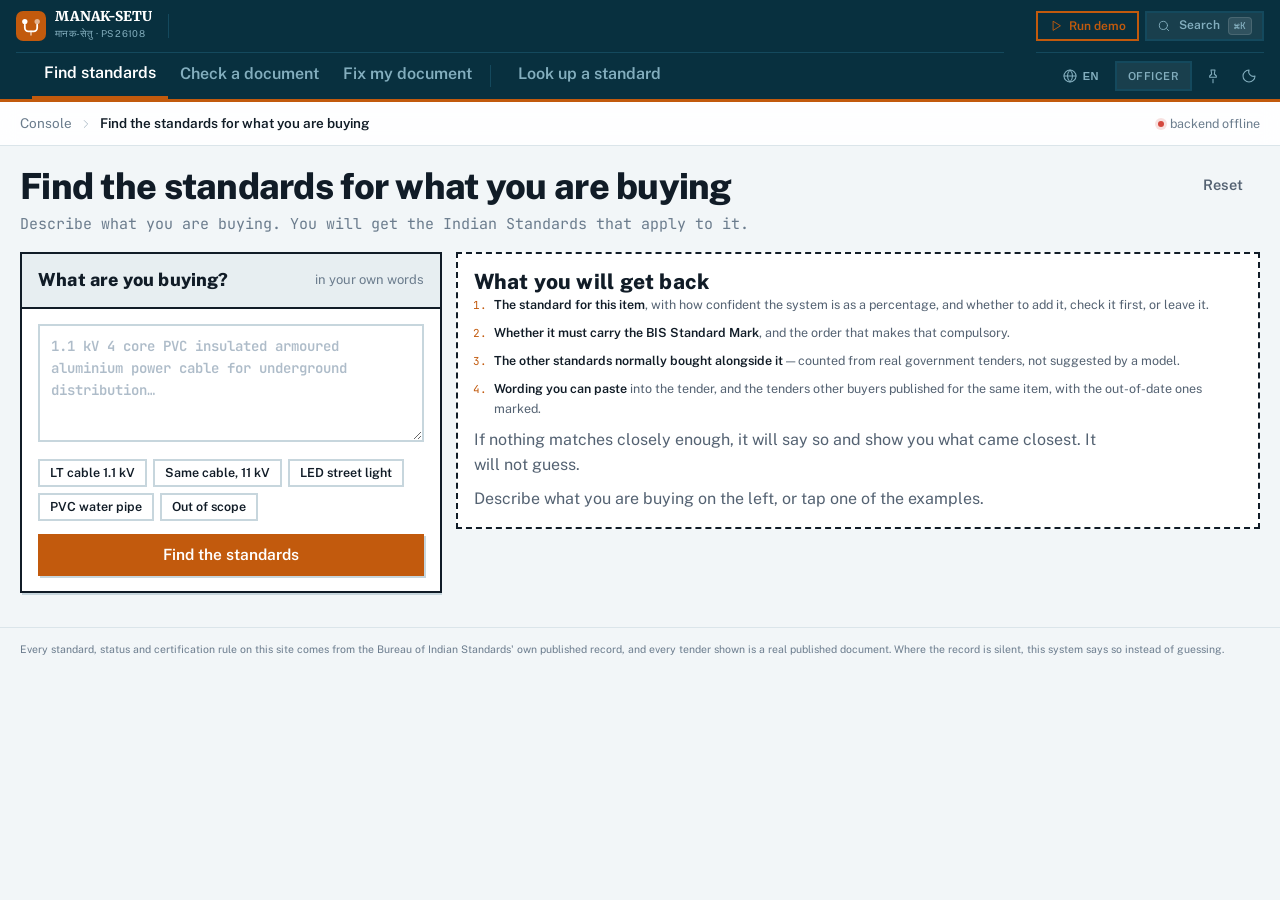
==== frontend/index.html @ 1b8b7604 "Fix my document: the officer's screen for the repair The engine landed last commit; this is the scre" ====
<!DOCTYPE html>
<html lang="en" data-theme="light">
<head>
<meta charset="UTF-8">
<meta name="viewport" content="width=device-width, initial-scale=1">
<title>MANAK-SETU — Standards Verification Console</title>
<link rel="preconnect" href="https://fonts.googleapis.com">
<link rel="preconnect" href="https://fonts.gstatic.com" crossorigin>
<!-- Public Sans at 800 and 900 carries the headings now. It is the typeface the
     US government's own design system ships, drawn for exactly this job: dense
     administrative screens that have to stay legible at weight. Merriweather
     stays for the brand mark and the hero, where a serif still earns its place. -->
<link href="https://fonts.googleapis.com/css2?family=Merriweather:wght@700;900&family=Public+Sans:wght@400;500;600;700;800;900&family=JetBrains+Mono:wght@400;500;600;700&family=Noto+Sans+Devanagari:wght@400;500;600;700&display=swap" rel="stylesheet">
<link rel="stylesheet" href="styles.css?v=3">
</head>
<body>

<div class="shell">
  <header class="topnav">
    <div class="brand">
      <svg class="glyph" viewBox="0 0 34 34" fill="none" aria-hidden="true">
        <rect width="34" height="34" rx="8" fill="#C25A0D"/>
        <circle cx="10" cy="12" r="3" fill="#fff"/>
        <circle cx="24" cy="12" r="3" fill="#fff" opacity=".55"/>
        <path d="M10 15.5v3.5a4 4 0 0 0 4 4h6a4 4 0 0 0 4-4v-3.5" stroke="#fff" stroke-width="2" stroke-linecap="round"/>
        <path d="M17 23v4" stroke="#fff" stroke-width="2" stroke-linecap="round" opacity=".55"/>
      </svg>
      <div>
        <div class="nm">MANAK&#8209;SETU</div>
        <div class="dv">मानक-सेतु · PS&nbsp;26108</div>
      </div>
    </div>
    <div class="brand-sep"></div>

    <div class="tabwrap" id="tabwrap"><nav class="tabs" id="tabs" role="tablist" aria-label="Console sections"></nav></div>

    <!-- Two declared rows rather than one wrapping list. Left to wrap, the break
         landed wherever the widths happened to fall and stranded the language
         button at the end of the top row, away from the role, pin and theme
         controls it belongs with. Actions on top, settings beneath. -->
    <div class="nav-right">
      <div class="nav-row">
        <button class="demo-btn" id="demo-btn" title="Play the scripted walkthrough">
          <svg class="i sm" viewBox="0 0 24 24"><path d="M7 4.5v15l12-7.5z"/></svg>
          <span>Run demo</span>
        </button>
        <button class="navsearch" id="open-pal">
          <svg class="i sm" viewBox="0 0 24 24"><circle cx="11" cy="11" r="7"/><path d="m20 20-3.5-3.5"/></svg>
          <span>Search</span><span class="kbd">⌘K</span>
        </button>
      </div>
      <div class="nav-row">
      <div class="lang-wrap">
        <button class="nav-ib lang-btn" id="lang-btn" aria-haspopup="listbox" aria-expanded="false"
                title="Language / भाषा"><svg class="i" viewBox="0 0 24 24"><circle cx="12" cy="12" r="9"/><path d="M3 12h18M12 3c2.5 2.6 3.8 5.7 3.8 9S14.5 18.4 12 21c-2.5-2.6-3.8-5.7-3.8-9S9.5 5.6 12 3z"/></svg><span id="lang-now">EN</span></button>
        <div class="lang-pop" id="lang-pop" role="listbox" aria-label="Language"></div>
      </div>
      <button class="role-btn" id="role-btn" title="Switch between officer and admin views">Officer</button>
      <button class="nav-ib" id="pins-btn" title="Working set">
        <svg class="i" viewBox="0 0 24 24"><path d="M12 17v5M9 3h6l-1 6 3 3v2H7v-2l3-3z"/></svg>
        <span class="badge" id="pins-badge" hidden></span>
      </button>
      <button class="nav-ib" id="theme" title="Toggle theme">
        <svg class="i" viewBox="0 0 24 24"><path d="M12 3a9 9 0 1 0 9 9 7 7 0 0 1-9-9z"/></svg>
      </button>
      </div>
    </div>
  </header>

  <div class="pins-pop" id="pins-pop" role="region" aria-label="Pinned standards">
    <div class="hd">
      <span class="eyebrow">Working set</span>
      <span class="eyebrow" style="margin-left:auto" id="pins-n"></span>
    </div>
    <div id="pins-list"></div>
  </div>

  <div class="body">
    <div class="subbar">
      <div class="crumbs">
        <span  data-i18n="ui.console">Console</span>
        <svg class="i sm" viewBox="0 0 24 24"><path d="m9 6 6 6-6 6"/></svg>
        <b id="crumb">Overview</b>
      </div>
      <div class="bar-sp"></div>
      <span class="build" id="build"></span>
      <div class="conn" id="conn"><span class="dot down"></span>connecting…</div>
    </div>

    <main class="sheet">

      <!-- ══ OVERVIEW ══ -->
      <section class="view on" id="v-overview">
        <div class="vh">
          <div>
            <h1 data-i18n="full.overview">Overview</h1>
            <div class="meta">manak_setu.db · 5 tables · recomputed each load</div>
          </div>
          <div class="vh-act">
            <button class="btn q" id="ov-fold">Expand all</button>
            <button class="btn q" id="ov-refresh"><svg class="i sm" viewBox="0 0 24 24"><path d="M21 12a9 9 0 1 1-2.6-6.4M21 3v6h-6"/></svg>Refresh</button>
          </div>
        </div>
        <section class="hero" id="hero">
          <svg class="hero-canvas" id="hero-canvas" preserveAspectRatio="xMidYMid slice"></svg>
          <div class="hero-veil"></div>
          <div class="hero-in">
            <div class="hero-eyebrow">Bureau of Indian Standards · procurement verification</div>
            <!-- Dashes, not the old figures. These fill from /health on load,
                 and until they do this is the first line anyone reads — it
                 used to read "2,087 standards. 220 tenders.", which were the
                 real counts a register ago and are wrong by 13x now. A stale
                 number on a hero is worse than no number: nobody doubts a
                 headline. -->
            <!-- The hero used to recite inventory — how many standards we hold.
                 Every team can say that. What only this corpus can say is what
                 the holdings reveal about live procurement, so the finding
                 leads and the inventory moves to the strip beneath it. -->
            <h1 class="hero-h" id="hero-h">—</h1>
            <p class="hero-sub" id="hero-sub">Tender citations are checked against a retrieval index, not a language model. Where the record is silent the answer is <span class="mono">found: false</span>.</p>
            <div class="hero-figs" id="hero-figs"></div>
          </div>
        </section>

        <!-- What the problem statement asks for, against what is on screen.
             A judge reading PS 26108 should be able to tick each expected
             feature without hunting for it, including the one we only partly
             meet — which is stated rather than omitted. -->
        <section class="asks" id="ps-asks"></section>

        <!-- Fourteen cards of equal weight is a dashboard, and a dashboard
             asks the reader to work out what matters. These are four named
             sections, ordered by how much they are worth reading, and the two
             that are supporting evidence start closed. The open/closed state is
             remembered per section. -->
        <details class="fold" id="fold-health" open>
          <summary>
            <span class="fold-n">01</span>
            <span class="fold-b"><span class="fold-t">Procurement standards health</span>
              <span class="fold-h">What the tender corpus says about the standards government is buying against</span></span>
            <svg class="fold-c" viewBox="0 0 24 24" aria-hidden="true"><path d="m6 9 6 6 6-6"/></svg>
          </summary>
          <div class="fold-in"><div class="in nopad" id="ov-health"></div></div>
        </details>

        <details class="fold" id="fold-cover" open>
          <summary>
            <span class="fold-n">02</span>
            <span class="fold-b"><span class="fold-t">The register, and how much of procurement it covers</span>
              <span class="fold-h">Every standard cited by a tender, against the standards actually held</span></span>
            <svg class="fold-c" viewBox="0 0 24 24" aria-hidden="true"><path d="m6 9 6 6 6-6"/></svg>
          </summary>
          <div class="fold-in">
            <div class="grid c2">
              <div class="card">
                <div class="hd"><h3>Coverage of tender citations</h3><span class="hint">distinct standards</span></div>
                <div class="in" id="ov-cov"></div>
              </div>
              <div class="card">
                <div class="hd"><h3>Register status</h3><span class="hint">as BIS publishes it</span></div>
                <div class="in" id="ov-status"></div>
              </div>
            </div>
          </div>
        </details>

        <details class="fold" id="fold-corpus">
          <summary>
            <span class="fold-n">03</span>
            <span class="fold-b"><span class="fold-t">What the corpus is made of</span>
              <span class="fold-h">How much of it could be read, and how old the register behind it is</span></span>
            <svg class="fold-c" viewBox="0 0 24 24" aria-hidden="true"><path d="m6 9 6 6 6-6"/></svg>
          </summary>
          <div class="fold-in">
            <div class="grid c2">
              <div class="card">
                <div class="hd"><h3>Document extractability</h3><span class="hint"><span data-ct="tenders">&mdash;</span> collected</span></div>
                <div class="in" id="ov-usab"></div>
              </div>
              <div class="card">
                <div class="hd"><h3>Register by publication decade</h3></div>
                <div class="in" id="ov-decade"></div>
              </div>
            </div>
          </div>
        </details>

        <details class="fold" id="fold-shape">
          <summary>
            <span class="fold-n">04</span>
            <span class="fold-b"><span class="fold-t">Where the register concentrates</span>
              <span class="fold-h">Which families it holds, which standards everything else hangs off, and what is missing</span></span>
            <svg class="fold-c" viewBox="0 0 24 24" aria-hidden="true"><path d="m6 9 6 6 6-6"/></svg>
          </summary>
          <div class="fold-in">
            <div class="card">
              <div class="hd"><h3>Product families</h3><span class="hint">share of the register</span></div>
              <div class="in" id="ov-fam"></div>
            </div>
            <div class="grid c2">
              <div class="card">
                <div class="hd"><h3>Most connected</h3><span class="hint">co-citation degree</span></div>
                <div class="in" id="ov-deg"></div>
              </div>
              <div class="card">
                <div class="hd"><h3>Highest-demand gaps</h3><span class="hint">cited, not held</span></div>
                <div class="in" id="ov-gap"></div>
              </div>
            </div>
          </div>
        </details>
      </section>

      <!-- ══ DRAFT (forward flow) ══ -->
      <section class="view" id="v-draft">
        <div class="vh">
          <div>
            <h1 data-i18n="full.draft">Draft clause</h1>
            <div class="meta" data-i18n="draft.meta">hybrid retrieval · BM25 + MiniLM → RRF → cross-encoder → confidence gate</div>
          </div>
          <div class="vh-act">
            <button class="btn q" id="fw-clear">Reset</button>
          </div>
        </div>

        <!-- Two columns on a wide screen: what the officer typed stays in
             view on the left while the answer and its trace fill the right, so
             they never scroll away from their own query to read the result.
             Below 1200px it stacks, query first. -->
        <div class="split">
          <div class="split-q">
            <div class="card">
              <div class="hd"><h3 data-i18n="draft.specText">Specification text</h3><span class="hint">what the officer wants to buy</span></div>
              <div class="in">
                <textarea id="fw-spec" placeholder="1.1 kV 4 core PVC insulated armoured aluminium power cable for underground distribution…"></textarea>
                <div style="display:flex;gap:6px;flex-wrap:wrap;margin-top:9px" id="fw-presets">
                  <button class="btn tiny" data-q="PVC insulated heavy duty electric cable for working voltage 1.1 kV">LT cable 1.1 kV</button>
                  <button class="btn tiny" data-q="PVC insulated heavy duty electric cable for working voltage 11 kV">Same cable, 11 kV</button>
                  <button class="btn tiny" data-q="LED luminaire for road and street lighting">LED street light</button>
                  <button class="btn tiny" data-q="unplasticized PVC rigid pipes for potable water supply">PVC water pipe</button>
                  <button class="btn tiny" data-q="catering and housekeeping services for departmental canteen">Out of scope</button>
                </div>
                <button class="btn acc wide" id="fw-run" style="margin-top:13px">Find governing standard</button>
              </div>
            </div>
          </div>
          <div class="split-a">
            <div id="fw-out"></div>
            <div id="fw-peers"></div>
          </div>
        </div>
      </section>

      <!-- ══ FIX (repair the document, keep the template) ══ -->
      <section class="view" id="v-fix">
        <div class="vh">
          <div>
            <h1 data-i18n="full.fix">Fix my document</h1>
            <div class="meta" data-i18n="fix.meta">Upload your tender. Get it back corrected, in the same file, with your letterhead.</div>
          </div>
        </div>

        <div class="ocard ocard-plain" id="fx-intro">
          <h3 class="oh3">What this does</h3>
          <p class="osub">It reads your tender, replaces the standards BIS has withdrawn with what
            replaces them, adds the standards your own citations imply are missing, and writes in the
            BIS Standard Mark requirement where the law demands it.</p>
          <p class="osub">Your file comes back as the file you uploaded — same letterhead, same
            logo, same tables, same clause numbering. Only the standards change.</p>
          <p class="osub"><b>Then we check our own work.</b> The corrected document is audited again
            from scratch, exactly as if you had uploaded it fresh. You see both results.</p>
        </div>

        <div class="ocard" id="fx-upload-card">
          <h3 class="oh3">Your tender document</h3>
          <div class="drop" id="fx-drop" style="margin-top:14px">
            <svg class="i" viewBox="0 0 24 24"><path d="M12 16V4m0 0 4 4m-4-4L8 8M4 16v2a2 2 0 0 0 2 2h12a2 2 0 0 0 2-2v-2"/></svg>
            <div class="t">Drop your tender here, or click to choose a file</div>
            <div class="s">Word (.docx) or PDF, up to 25 MB. A scanned document has no text to correct — audit it first.</div>
            <input type="file" id="fx-file" accept=".pdf,.docx,application/pdf,application/vnd.openxmlformats-officedocument.wordprocessingml.document" hidden>
          </div>
          <div id="fx-status" style="margin-top:13px"></div>
        </div>

        <div id="fx-out"></div>
      </section>

      <!-- ══ ANALYZE ══ -->
      <section class="view" id="v-analyze">
        <div class="vh">
          <div>
            <h1 data-i18n="full.analyze">Audit</h1>
            <div class="meta" data-i18n="audit.meta">input: PDF, clause text, or IS numbers</div>
          </div>
          <div class="vh-act">
            <button class="btn q" id="an-clear"><svg class="i sm" viewBox="0 0 24 24"><path d="M3 6h18M8 6V4h8v2M19 6l-1 14H6L5 6"/></svg>Reset</button>
            <button class="btn" id="an-csv" disabled><svg class="i sm" viewBox="0 0 24 24"><path d="M12 3v12m0 0 4-4m-4 4-4-4M4 17v2a2 2 0 0 0 2 2h12a2 2 0 0 0 2-2v-2"/></svg>CSV</button>
            <button class="btn" id="an-print" disabled><svg class="i sm" viewBox="0 0 24 24"><path d="M6 9V3h12v6M6 18H4v-6h16v6h-2M8 14h8v7H8z"/></svg>Report</button>
          </div>
        </div>

        <div class="grid c2">
          <div class="card">
            <div class="hd"><span class="eyebrow">Step 1</span><h3 data-i18n="audit.source">Source document</h3></div>
            <div class="in">
              <div class="drop" id="drop">
                <svg class="i" viewBox="0 0 24 24"><path d="M12 16V4m0 0 4 4m-4-4L8 8M4 16v2a2 2 0 0 0 2 2h12a2 2 0 0 0 2-2v-2"/></svg>
                <div class="t" data-i18n="audit.drop">Drop a tender PDF or .docx, or click to browse</div>
                <div class="s" data-i18n="audit.dropHint">Parsed server-side · 25 MB · first 60 pages · scans are detected, not silently passed</div>
                <input type="file" id="file" accept=".pdf,.docx,application/pdf,application/vnd.openxmlformats-officedocument.wordprocessingml.document" hidden>
              </div>
              <div id="ex-status"></div>
              <div style="margin-top:13px">
                <label class="f eyebrow" data-i18n="audit.orPaste">or paste specification text</label>
                <textarea id="spec" aria-label="Specification text" placeholder="Supply and delivery of unplasticized PVC rigid pipes conforming to IS 4985/1988, with GI specials as per IS 1239 Part II…"></textarea>
                <button class="btn" id="ex-text" style="margin-top:8px">
                  <svg class="i sm" viewBox="0 0 24 24"><path d="M4 7V4h16v3M9 20h6M12 4v16"/></svg>
                  <span data-i18n="audit.extract">Extract IS numbers</span>
                </button>
              </div>
            </div>
          </div>

          <div class="card" id="cites-card">
            <div class="hd"><span class="eyebrow">Step 2</span><h3 data-i18n="audit.citations">Citations to verify</h3><span class="hint" id="chip-n"></span></div>
            <div class="in">
              <div class="chips" id="chips" style="min-height:26px;margin-bottom:11px"></div>
              <div style="display:flex;gap:7px">
                <input type="text" id="add-is" aria-label="Add an IS number to verify" placeholder="IS 5831" style="font-family:'JetBrains Mono',monospace">
                <button class="btn" id="add-btn" data-i18n="audit.add">Add</button>
              </div>
              <div class="sect"><h3 data-i18n="audit.loadCorpus">Load from corpus</h3><span class="ln"></span></div>
              <div style="display:flex;gap:6px;flex-wrap:wrap" id="presets">
                <button class="btn tiny" data-p="outdated">Tender with dead citations</button>
                <button class="btn tiny" data-p="led">LED luminaire clause</button>
                <button class="btn tiny" data-p="pipes">PVC / GI pipe clause</button>
                <button class="btn tiny" data-p="cables">LT cable tender</button>
              </div>
              <button class="btn acc wide" id="run" style="margin-top:15px">
                <svg class="i sm" viewBox="0 0 24 24"><path d="M9 11l2 2 4-4"/><circle cx="12" cy="12" r="9"/></svg>
                <span id="run-label">Run verification</span>
              </button>
            </div>
          </div>
        </div>
        <div id="an-out" aria-live="polite"></div>
      </section>


      <!-- ══ EVIDENCE ══ -->
      <section class="view" id="v-evidence" role="tabpanel" aria-label="Corpus evidence">
        <div class="vh">
          <div>
            <h1 data-i18n="full.evidence">Evidence</h1>
            <div class="meta" data-i18n="ev.meta">which published tenders cite a standard</div>
          </div>
        </div>
        <div class="card">
          <div class="hd"><h3 data-i18n="ev.lookup">Look up a standard</h3><span class="hint">every row links to the source document</span></div>
          <div class="in">
            <div style="display:flex;gap:7px;flex-wrap:wrap">
              <input type="text" id="ev-in" aria-label="IS number to look up" placeholder="IS 694" style="font-family:'JetBrains Mono',monospace;max-width:220px">
              <button class="btn acc" id="ev-go" data-i18n="ev.show">Show evidence</button>
            </div>
            <div style="display:flex;gap:6px;flex-wrap:wrap;margin-top:11px" id="ev-presets">
              <button class="btn tiny" data-e="IS 694">IS 694</button>
              <button class="btn tiny" data-e="IS 1554">IS 1554</button>
              <button class="btn tiny" data-e="IS 8130">IS 8130</button>
              <button class="btn tiny" data-e="IS 456">IS 456</button>
            </div>
          </div>
        </div>
        <div id="ev-out" aria-live="polite"></div>
      </section>

      <!-- ══ TENDERS ══ -->
      <section class="view" id="v-tenders">
        <div class="vh">
          <div>
            <h1>Tender corpus</h1>
            <!-- Placeholders are dashes, not old figures: these are replaced from
                 /health and /stats on load, and a stale numeral shown for even a
                 moment is a number someone can screenshot. -->
            <div class="meta"><span data-ct="tenders">—</span> documents · <span data-cv="usable_tenders">—</span> machine-readable · <span data-cv="any_outdated">—</span> citing a standard BIS has withdrawn</div>
          </div>
        </div>
        <div class="kpis" id="td-kpis"></div>
        <div class="tbl">
          <div class="toolbar">
            <input type="search" id="td-q" placeholder="Search tender ID or a cited IS number…">
            <select id="td-use"><option value="">Extractability: any</option></select>
            <select id="td-fam"><option value="">Family: any</option></select>
            <select id="td-out">
              <option value="">Dead citations: any</option>
              <option value="Yes">Cites a dead standard</option>
              <option value="No">Cites none that are dead</option>
              <option value="No citations">No text read</option>
            </select>
          </div>
          <div class="status"><span id="td-n"></span><span class="fchips" id="td-chips"></span></div>
          <div class="scroll">
            <table id="td-tbl">
              <thead><tr>
                <th class="sortable" data-k="Tender ID">Document <span class="sarr">↕</span></th>
                <th class="sortable" data-k="Product Family">Family <span class="sarr">↕</span></th>
                <th class="sortable r" data-k="Count">Cited <span class="sarr">↕</span></th>
                <th title="checked against the register on this page load, not a flag stored at collection">Dead cites</th>
                <th>Extractable</th><th></th>
              </tr></thead>
              <tbody></tbody>
            </table>
          </div>
          <div class="loadmore" id="td-more"></div>
        </div>
      </section>

      <!-- ══ GRAPH ══ -->
      <section class="view" id="v-graph">
        <div class="vh">
          <div>
            <h1>Co-citation graph</h1>
            <div class="meta" id="graph-meta">loading…</div>
          </div>
          <div class="vh-act">
            <button class="btn q" id="g-svg"><svg class="i sm" viewBox="0 0 24 24"><path d="M12 3v12m0 0 4-4m-4 4-4-4M4 17v2a2 2 0 0 0 2 2h12a2 2 0 0 0 2-2v-2"/></svg>Export SVG</button>
          </div>
        </div>
        <div class="gwrap" id="gwrap">
          <div class="gpanel gtools">
            <button id="g-in" title="Zoom in"><svg class="i sm" viewBox="0 0 24 24"><circle cx="11" cy="11" r="7"/><path d="M11 8v6M8 11h6m6 9-3.5-3.5"/></svg></button>
            <button id="g-out" title="Zoom out"><svg class="i sm" viewBox="0 0 24 24"><circle cx="11" cy="11" r="7"/><path d="M8 11h6m6 9-3.5-3.5"/></svg></button>
            <button id="g-fit" title="Reset view"><svg class="i sm" viewBox="0 0 24 24"><path d="M21 12a9 9 0 1 1-2.6-6.4M21 3v6h-6"/></svg></button>
          </div>
          <div class="gpanel gside">
            <div class="grp">
              <input type="search" id="g-q" placeholder="Find IS number…">
            </div>
            <div class="grp">
              <label class="f eyebrow">Product family</label>
              <select id="g-fam"><option value="">All families</option></select>
            </div>
            <div class="grp">
              <label class="f eyebrow" for="g-conf">Documents behind an edge · at least
                <span class="mono" id="g-cv">1</span></label>
              <input type="range" id="g-conf" min="1" max="12" step="1" value="1"
                     aria-label="Minimum documents co-citing a pair">
              <div class="xs dimmer" style="margin-top:4px">Raise this to keep only the
                relationships several tenders agree on. Confidence is not the control here:
                a pair cited together once, in a standard cited once, scores 1.00 — and
                71% of these edges rest on a single document.</div>
            </div>
            <div class="grp">
              <label class="f eyebrow">Shortest path between</label>
              <input type="text" id="g-a" placeholder="IS 456" style="font-family:'JetBrains Mono',monospace;margin-bottom:5px">
              <input type="text" id="g-b" placeholder="IS 5831" style="font-family:'JetBrains Mono',monospace;margin-bottom:6px">
              <button class="btn tiny" id="g-path" style="width:100%">Trace path</button>
            </div>
            <label class="ck"><input type="checkbox" id="g-lab" checked> Labels</label>
            <div class="gkey" id="gkey"></div>
          </div>
          <canvas id="gcanvas"></canvas>
          <div class="gtip" id="gtip"></div>
          <div class="gpanel gstat" id="gstat"></div>
        </div>
      </section>

      <!-- ══ STANDARDS ══ -->
      <section class="view" id="v-standards">
        <div class="vh">
          <div>
            <h1>Standards Register</h1>
            <div class="meta" id="std-meta">source standards.bis.gov.in</div>
          </div>
        </div>
        <div class="tbl">
          <div class="toolbar">
            <input type="search" id="st-q" placeholder="Search IS number or title…">
            <select id="st-status"><option value="">Status: any</option></select>
            <select id="st-fam"><option value="">Family: any</option></select>
          </div>
          <div class="status"><span id="st-n"></span><span class="fchips" id="st-chips"></span></div>
          <div class="scroll">
            <table id="st-tbl">
              <thead><tr>
                <th class="sortable" data-k="IS Number">IS Number <span class="sarr">↕</span></th>
                <th class="sortable" data-k="Full Title">Title <span class="sarr">↕</span></th>
                <th class="sortable r" data-k="Year">Year <span class="sarr">↕</span></th>
                <th class="sortable" data-k="Status">Status <span class="sarr">↕</span></th>
                <th>Replaced by</th><th></th>
              </tr></thead>
              <tbody></tbody>
            </table>
          </div>
          <div class="loadmore" id="st-more"></div>
        </div>
      </section>

      <!-- ══ CERTS ══ -->
      <section class="view" id="v-certs">
        <div class="vh">
          <div>
            <h1>Certification Duties</h1>
            <div class="meta" id="ce-meta">records across four BIS schemes</div>
          </div>
        </div>
        <div class="tbl">
          <div class="toolbar">
            <input type="search" id="ce-q" placeholder="Search IS number, product or scheme…">
            <select id="ce-scheme"><option value="">Scheme: any</option></select>
            <select id="ce-fam"><option value="">Family: any</option></select>
          </div>
          <div class="status"><span id="ce-n"></span></div>
          <div class="scroll">
            <table id="ce-tbl">
              <thead><tr>
                <th class="sortable" data-k="IS Number">IS Number <span class="sarr">↕</span></th>
                <th>Product</th><th>Category</th><th>Duty</th>
                <th class="sortable" data-k="Scheme">Scheme <span class="sarr">↕</span></th>
                <th>Notification</th>
              </tr></thead>
              <tbody></tbody>
            </table>
          </div>
          <div class="loadmore" id="ce-more"></div>
        </div>
      </section>

      <!-- ══ COVERAGE ══ -->
      <section class="view" id="v-coverage">
        <div class="vh">
          <div>
            <h1>Coverage</h1>
            <!-- Filled from /stats. It used to be typed in here and said
                 "483 of 488 ... 5 in backlog" — the figures from a 2,087-row
                 register — directly above the live line saying 1,966 of 1,986
                 with 20 in backlog. A number typed into markup cannot be
                 recomputed, so it has no business being a number. -->
            <div class="meta" id="cov-meta">cited-standard coverage, recomputed from the register</div>
          </div>
        </div>
        <div id="cov-lead"></div>
        <div class="grid c2">
          <div class="card"><div class="hd"><h3>Citation coverage</h3></div><div class="in" id="cov-meter"></div></div>
          <div class="card"><div class="hd"><h3>Declared limits</h3></div><div class="in"><dl class="kv" id="cov-kv"></dl></div></div>
        </div>
        <div class="card">
          <div class="hd">
            <h3>Collection backlog</h3>
            <span class="hint" id="bl-hint">standards cited by real tenders but not yet held · tick to claim</span>
          </div>
          <div class="in" id="cov-bars"></div>
        </div>
        <div class="tbl">
          <div class="toolbar">
            <input type="search" id="bk-q" placeholder="Search backlog…">
            <div class="seg" id="bk-seg">
              <button data-f="all" class="on">All</button>
              <button data-f="claimed">Claimed</button>
              <button data-f="open">Unclaimed</button>
            </div>
          </div>
          <div class="status"><span id="bk-n"></span></div>
          <div class="scroll">
            <table id="bk-tbl">
              <thead><tr><th style="width:44px"></th><th class="r">Tenders</th><th>IS Number</th><th>State</th></tr></thead>
              <tbody></tbody>
            </table>
          </div>
        </div>
      </section>

      <!-- ══ BENCHMARK ══ -->
      <section class="view" id="v-benchmark">
        <div class="vh">
          <div>
            <h1>Detection benchmark</h1>
            <!-- Filled from /benchmark. It said "n=24 · 4 positive, 20
                 negative" — the shape of the set when the corpus was 220
                 documents — on the same screen as the live result for 293. -->
            <div class="meta" id="bm-meta">dead-citation detection against the stored flag</div>
          </div>
          <div class="vh-act"><button class="btn pri" id="bm-run"><svg class="i sm" viewBox="0 0 24 24"><path d="M21 12a9 9 0 1 1-2.6-6.4M21 3v6h-6"/></svg>Re-run</button></div>
        </div>
        <div id="bm-out"></div>
        <div id="bm-pipelines"></div>
      </section>

    </main>

    <!-- Filenames and row counts are provenance for the team, not for an
         officer: a page footer naming co_citation_graph.csv tells them nothing
         they can use and quietly says this screen was not built for them. The
         officer's footer below says the same thing in one sentence. -->
    <div class="prov" id="prov-officer" hidden>
      Every standard, status and certification rule on this site comes from the Bureau of Indian
      Standards' own published record, and every tender shown is a real published document.
      Where the record is silent, this system says so instead of guessing.
    </div>
    <div class="prov" id="prov-admin">
      <b>Sources</b> ·
      <span class="mono">standards register</span> <span id="prov-std">—</span> ·
      <span class="mono">tender_dataset.csv</span> <span data-ct="tenders">—</span> (<span data-cv="usable_tenders">—</span> usable) ·
      <span class="mono">co_citation_graph.csv</span> <span id="prov-cc">—</span> ·
      <span class="mono">certification_rules</span> <span id="prov-cert">—</span> ·
      <span class="mono">coverage_gap_backlog</span> <span id="prov-bl">—</span>.
      Records trace to standards.bis.gov.in and published tender documents. Absent data returns <span class="mono">found: false</span>.
      <div id="prov-bis" class="xs dimmer" style="margin-top:6px"></div>
    </div>
  </div>
</div>

<div class="scrim" id="scrim" hidden></div>
<aside class="drawer" id="drawer" role="dialog" aria-modal="true" aria-labelledby="dw-title" tabindex="-1">
  <div class="hd">
    <div style="flex:1;min-width:0">
      <div class="eyebrow" id="dw-kind">Detail</div>
      <h2 class="mono" id="dw-title" style="word-break:break-word">—</h2>
    </div>
    <button class="ibtn" id="dw-pin" title="Pin to working set" aria-label="Pin to working set"><svg class="i" viewBox="0 0 24 24"><path d="M12 17v5M9 3h6l-1 6 3 3v2H7v-2l3-3z"/></svg></button>
    <button class="ibtn" id="dw-close" aria-label="Close detail panel"><svg class="i" viewBox="0 0 24 24"><path d="M18 6 6 18M6 6l12 12"/></svg></button>
  </div>
  <div class="bd" id="dw-body"></div>
</aside>

<div class="pal-bg" id="pal-bg">
  <div class="pal">
    <div class="top">
      <svg class="i" viewBox="0 0 24 24"><circle cx="11" cy="11" r="7"/><path d="m20 20-3.5-3.5"/></svg>
      <input type="text" id="pal-in" placeholder="Search standards, tenders, or jump to a section…" autocomplete="off">
    </div>
    <div class="list" id="pal-list"></div>
    <div class="ft">
      <span><span class="kbd light">↑↓</span> navigate</span>
      <span><span class="kbd light">↵</span> open</span>
      <span><span class="kbd light">esc</span> close</span>
      <span style="margin-left:auto"><span class="kbd light">g</span> then <span class="kbd light">o d t g s c b</span> jumps</span>
    </div>
  </div>
</div>

<div class="demo-veil" id="demo-veil"></div>

<div class="demobar" id="demobar">
  <div class="track"><i id="demo-prog"></i></div>
  <div class="row">
    <!-- Seven dots and an elapsed clock: where you are in the walkthrough and
         how long it has been running, which is what a presenter watching their
         own four-minute slot actually needs. -->
    <div class="dots" id="demo-dots" role="presentation"></div>
    <div class="txt">
      <div class="h" id="demo-h">—</div>
      <div class="p" id="demo-p">—</div>
    </div>
    <div class="clock mono" id="demo-clock">0:00</div>
    <div class="ctl">
      <button id="demo-prev" title="Previous"><svg class="i sm" viewBox="0 0 24 24"><path d="m14 6-6 6 6 6"/></svg></button>
      <button id="demo-play" title="Pause"><svg class="i sm" viewBox="0 0 24 24"><path d="M9 5v14M15 5v14"/></svg></button>
      <button id="demo-next" title="Next"><svg class="i sm" viewBox="0 0 24 24"><path d="m10 6 6 6-6 6"/></svg></button>
      <button id="demo-exit" class="wide" title="Exit">Exit</button>
    </div>
  </div>
</div>

<!-- The console has more keyboard than anything on screen admits: a palette,
     go-to shortcuts, arrow navigation through result rows, and demo controls.
     None of it is discoverable, so "?" lists it. -->
<div class="keys-scrim" id="keys" hidden>
  <div class="keys-card" role="dialog" aria-modal="true" aria-label="Keyboard shortcuts">
    <div class="hd"><span class="eyebrow">Keyboard</span>
      <button class="ibtn" id="keys-x" aria-label="Close">
        <svg class="i" viewBox="0 0 24 24"><path d="M6 6l12 12M18 6 6 18"/></svg></button></div>
    <div class="in" id="keys-body"></div>
  </div>
</div>

<div class="toasts" id="toasts"></div>

<script src="locales.js?v=1" onerror="void 0"></script>
<script src="i18n.js?v=2"></script>
<script src="app.js?v=4"></script>
</body>
</html>
---- frontend/styles.css ----
/* ── MANAK-SETU ─────────────────────────────────────────────────────────────
   Verification console for Indian Standards cited in government tenders.
   Palette is deliberately narrow: navy carries structure, amber means
   "needs a human", green means verified, red means dead. Nothing decorative.
   ────────────────────────────────────────────────────────────────────────── */

:root {
  --pet-900: #04222E;
  --pet-800: #08303F;
  --pet-700: #0E4054;
  --pet-600: #135A73;
  --pet-400: #2E88A6;

  --amber: #C25A0D;
  --amber-bg: #FCF1E7;
  --green: #1B6E30;
  --green-bg: #E9F4EC;
  --red: #A3231C;
  --red-bg: #FBECEA;
  --blue: #16688A;
  --blue-bg: #E6F2F6;

  --n-0:  #FFFFFF;
  --n-25: #FAFBFC;
  --n-50: #F2F6F8;
  --n-100:#E7EEF1;
  --n-150:#DBE5EA;
  --n-200:#C7D6DD;
  --n-300:#AEBCC9;
  --n-500:#6B7C8D;
  --n-600:#546272;
  --n-700:#3A4653;
  --n-900:#111C27;

  --bg:        var(--n-50);
  --surface:   var(--n-0);
  --surface-2: var(--n-25);
  --surface-3: var(--n-100);
  --line:      var(--n-150);
  --line-soft: var(--n-100);
  --line-hard: var(--n-200);
  --ink:       var(--n-900);
  --ink-2:     var(--n-600);
  --ink-3:     var(--n-500);
  --ink-4:     var(--n-300);

  /* The co-citation graph's edges. They used to borrow --line-hard, which is a
     border colour: #C7D6DD on a white ground is all but invisible once it is
     drawn at the low alpha thousands of overlapping lines require, so the graph
     read as a field of dots with no relationships in it — and the edges are the
     evidence. Its own token, dark enough to see and light enough that 13,000 of
     them do not turn the canvas into a solid block. */
  --graph-edge: #8DA2B2;

  --accent:    var(--amber);
  --accent-bg: var(--amber-bg);
  --ok:        var(--green);
  --ok-bg:     var(--green-bg);
  --bad:       var(--red);
  --bad-bg:    var(--red-bg);
  --info:      var(--blue);
  --info-bg:   var(--blue-bg);
  --brand:     var(--pet-700);

  --nav:        #08303F;
  --nav-line:   #14495D;
  --nav-ink:    #D2E6ED;
  --nav-ink-2:  #83AEBE;

  /* Brutalist: structure is drawn, not implied. A soft shadow suggests an edge
     without committing to one; these are hard offsets in ink, so a raised
     surface reads as a block sitting on the page rather than a card floating
     above it. --sh-3 stays a real shadow because a modal genuinely is in front
     of the page and has to say so. */
  --sh-1: 2px 2px 0 var(--line-hard);
  --sh-2: 3px 3px 0 var(--ink);
  --sh-3: 8px 8px 0 rgba(4,34,46,.28);

  /* No radii. A government form is a set of boxes and this one says so. */
  --r-1: 0px;
  --r-2: 0px;
  --r-3: 0px;

  /* One border weight, used everywhere structure matters. */
  --bw: 2px;

  --bar-h: 52px;
  /* The second row of the masthead, where the sections live. */
  --nav-row-h: 47px;

  --k1:#135A73; --k2:#C25A0D; --k3:#1B6E30; --k4:#0E7078;
  --k5:#6B4C9A; --k6:#96731A; --k7:#A34468; --k8:#5B6B7C;

  /* Motion. Durations and easings live here so every animation in the product
     is timed against the same scale, and so one edit changes all of them.
     The rules that go with them: animate transform and opacity only; enter
     animations run once, never on every scroll; anything with more than a
     couple of hundred elements is drawn on a canvas, not the DOM. */
  --t-fast: 120ms; --t-base: 200ms; --t-slow: 320ms; --t-reveal: 600ms;
  --ease-out: cubic-bezier(.2,.7,.2,1); --ease-in-out: cubic-bezier(.65,0,.35,1);
  --stagger: 40ms;
}

[data-theme="dark"] {
  --bg:        #04121A;
  --surface:   #08202B;
  --surface-2: #0C2836;
  --surface-3: #123340;
  --line:      #17394A;
  --line-soft: #123040;
  --line-hard: #205063;
  --ink:       #E7EEF4;
  --ink-2:     #A0B4C4;
  --ink-3:     #7A8FA1;
  --ink-4:     #55697B;
  /* Lighter than the dark ground, by the same reasoning as the light theme. */
  --graph-edge: #4E7A92;

  --accent:    #F0913E;
  --accent-bg: #33210F;
  --ok:        #4FB86E;
  --ok-bg:     #102A18;
  --bad:       #E8776D;
  --bad-bg:    #2E1614;
  --info:      #62A5E0;
  --info-bg:   #10233A;
  --brand:     #4FB3D1;

  --nav:        #041920;
  --nav-line:   #103240;
  --nav-ink:    #C2DDE6;
  --nav-ink-2:  #6E96A6;

  --sh-1: 2px 2px 0 var(--line-hard);
  --sh-2: 3px 3px 0 #000;
  --sh-3: 8px 8px 0 rgba(0,0,0,.6);

  --k1:#3FA6C4; --k2:#F0913E; --k3:#4FB86E; --k4:#35A9B4;
  --k5:#9C82D4; --k6:#CBA93C; --k7:#DB809B; --k8:#7E93A6;
}

* { box-sizing: border-box; }
html, body { height: 100%; }

body {
  margin: 0;
  background: var(--bg);
  color: var(--ink);
  font: 400 13.5px/1.5 'Public Sans', -apple-system, BlinkMacSystemFont, 'Segoe UI', sans-serif;
  -webkit-font-smoothing: antialiased;
  text-rendering: optimizeLegibility;
}

h1,h2,h3,h4 { font-family: 'Merriweather', Georgia, serif; margin: 0; letter-spacing: -.015em; font-weight: 900; }
h1 { font-size: 21px; line-height: 1.25; }
h2 { font-size: 16px; }
h3 { font-size: 13.5px; font-weight: 700; }
p { margin: 0; }

.mono, code, .num { font-family: 'JetBrains Mono', ui-monospace, SFMono-Regular, monospace; font-variant-numeric: tabular-nums; }
.num { font-variant-numeric: tabular-nums; }

.eyebrow {
  font-size: 9.5px; font-weight: 700; letter-spacing: .1em;
  text-transform: uppercase; color: var(--ink-3);
}
.dim { color: var(--ink-2); }
.dimmer { color: var(--ink-3); }
.sm { font-size: 12px; }
.xs { font-size: 11px; }

a { color: var(--brand); text-underline-offset: 2px; }
a:hover { text-decoration: underline; }

svg.i { width: 16px; height: 16px; stroke: currentColor; fill: none; stroke-width: 1.6; stroke-linecap: round; stroke-linejoin: round; flex: none; display: block; }
svg.i.sm { width: 14px; height: 14px; }
svg.i.lg { width: 20px; height: 20px; }

::-webkit-scrollbar { width: 11px; height: 11px; }
::-webkit-scrollbar-thumb { background: var(--line-hard); border: 3px solid transparent; background-clip: content-box; border-radius: 8px; }
::-webkit-scrollbar-thumb:hover { background: var(--ink-4); background-clip: content-box; }
::-webkit-scrollbar-track { background: transparent; }

:focus-visible { outline: 2px solid var(--brand); outline-offset: 2px; border-radius: 3px; }

/* ── Shell ───────────────────────────────────────────────────────────────── */

.shell { display: flex; flex-direction: column; min-height: 100vh; }

/* Brand bar: petrol blue, deliberately cyan-shifted so it doesn't read as
   stock corporate navy. Amber is the only accent allowed against it. */
.topnav {
  min-height: 52px; flex: none; position: sticky; top: 0; z-index: 45;
  background: var(--nav); border-bottom: 1px solid var(--nav-line);
  display: flex; align-items: center; gap: 16px; padding: 0 16px;
}
.brand { display: flex; align-items: center; gap: 9px; flex: none; }
.brand .glyph { width: 30px; height: 30px; flex: none; }
.brand .nm { font-family: 'Merriweather', serif; font-weight: 900; font-size: 13.5px; color: #fff; line-height: 1.1; letter-spacing: -.01em; }
.brand .dv { font-size: 9.5px; color: var(--nav-ink-2); letter-spacing: .03em; margin-top: 1px; }
.brand-sep { width: 1px; height: 24px; background: var(--nav-line); flex: none; }

/* ── Navigation ────────────────────────────────────────────────────────────
   Typographic, and grouped. Ten icons in a row carried no information the word
   beside them did not carry better, and an icon-plus-badge strip is the shape
   every generated dashboard has. The labels are the content, so the labels are
   the nav.

   The three group eyebrows are the only structural device here, and they say
   something true: Work is what an officer does, Register is what they look a
   standard up in, Evidence is the system's account of itself. Hairline rules
   separate the groups rather than boxes, because the groups are a reading
   order, not three containers. */

.tabwrap { position: relative; flex: 1; min-width: 0; display: flex; }
.tabwrap::after {
  content: ''; position: absolute; right: 0; top: 0; bottom: 0; width: 28px;
  pointer-events: none; opacity: 0; transition: opacity .18s;
  background: linear-gradient(90deg, transparent, var(--nav));
}
.tabwrap.spill::after { opacity: 1; }
.tabs {
  display: flex; align-items: stretch; flex: 1; min-width: 0;
  overflow-x: auto; scrollbar-width: none; height: 52px;
}
.tabs::-webkit-scrollbar { display: none; }

.navgroup { display: flex; align-items: stretch; position: relative; padding-left: 12px; }
.navgroup + .navgroup { margin-left: 4px; }
/* A hairline, not a border-box: the rule belongs between groups, not around
   them, and it stops short of the bar's full height so it reads as a divider
   rather than a frame. */
.navgroup + .navgroup::before {
  content: ''; position: absolute; left: 0; top: 16px; bottom: 16px;
  width: 1px; background: var(--nav-line);
}
.navgroup-lb {
  position: absolute; left: 12px; top: 7px;
  font: 700 8px/1 'JetBrains Mono', monospace; letter-spacing: .16em;
  text-transform: uppercase; color: var(--nav-ink-2); opacity: .62;
  pointer-events: none; white-space: nowrap;
}

.tab {
  display: flex; align-items: flex-end; gap: 5px; height: 52px;
  padding: 0 7px 11px; color: var(--nav-ink-2); font-size: 12.5px;
  cursor: pointer; white-space: nowrap; user-select: none;
  border-bottom: 2px solid transparent; background: none;
  transition: color .12s, border-color .12s;
}
.tab:first-child { padding-left: 0; }
.tab:hover { color: #fff; }
.tab.on { color: #fff; font-weight: 600; border-bottom-color: var(--accent); }
/* The row counts, inline and mono — a numeral beside its label, not a pill.
   --nav-ink-2 on a 9% chip measured 3.19:1 against the nav, under the 4.5 a
   small numeral needs; plain text on the bar itself is far clearer. */
.tab .ct {
  font: 500 10px/1 'JetBrains Mono', monospace; color: var(--nav-ink-2);
  font-variant-numeric: tabular-nums; opacity: .75;
}
.tab.on .ct { color: #fff; opacity: .8; }

/* Narrow screens: the eyebrows would cost a row of height they cannot pay for,
   so the groups keep their dividers and lose their labels. */
@media (max-width: 860px) {
  .navgroup-lb { display: none; }
  .navgroup { padding-left: 10px; }
  .tab { align-items: center; padding-bottom: 0; }
}

/* The sections are the navigation; the right-hand controls are conveniences,
   so they are what gives ground when the bar runs short. The keyboard hint
   stays because it is the thing the label was advertising. */
/* These labels were dropped to buy width for ten tabs sharing this row. The
   tabs have their own row now, so the identity row keeps its words until a
   screen genuinely cannot hold them. */
@media (max-width: 900px) {
  .navsearch span:not(.kbd) { display: none; }
  .navsearch { padding: 0 8px; }
  .demo-btn span { display: none; }
  .demo-btn { padding: 0 9px; }
}

/* Below this the row counts are what has to go for all ten sections to stay
   reachable without scrolling. Hidden, not abbreviated: "27.7k" would be the
   one rounded number in a project that reports exact counts with their
   denominators everywhere else, and the exact figures are on the Standards,
   Certification and Tenders screens and in the sources footer regardless. */
/* Same reasoning for the row counts: they cost width the tabs no longer have
   to compete for, so they stay down to a small tablet. */
/* The counts cost about 120px across three tabs. With them on, ten labels stop
   fitting a 1000px window and Benchmark falls off the end — so they appear
   where there is room for them and the labels always win. */
@media (max-width: 1150px) {
  .tab .ct { display: none; }
}

/* The last of the slack, spent so all ten sections stay on screen down to a
   1200px laptop. Below that the strip scrolls, which is what the spill shadow
   on the right edge is for. */
@media (max-width: 1100px) {
  .navgroup { padding-left: 11px; }
  .navgroup-lb { left: 11px; }
  .tab { padding-left: 9px; padding-right: 9px; }
}

.role-btn {
  height: 30px; padding: 0 11px; border-radius: 15px; cursor: pointer;
  background: rgba(255,255,255,.07); border: 1px solid var(--nav-line);
  color: var(--nav-ink-2); font: 600 11px/1 'Public Sans', sans-serif;
  letter-spacing: .04em; text-transform: uppercase;
  transition: background .12s, color .12s, border-color .12s;
}
.role-btn:hover { background: rgba(255,255,255,.13); color: #fff; }
.role-btn.admin { background: var(--accent); border-color: var(--accent); color: #fff; }

.nav-right { display: flex; align-items: center; gap: 6px; flex: none; }
.navsearch {
  display: flex; align-items: center; gap: 8px; height: 30px; padding: 0 10px;
  background: rgba(255,255,255,.07); border: 1px solid var(--nav-line); border-radius: var(--r-1);
  color: var(--nav-ink-2); font: inherit; font-size: 12px; cursor: pointer; white-space: nowrap;
  transition: background .12s, color .12s, border-color .12s;
}
.navsearch:hover { background: rgba(255,255,255,.12); color: #fff; border-color: rgba(255,255,255,.22); }
.nav-ib {
  width: 30px; height: 30px; border-radius: var(--r-1); border: 1px solid transparent;
  background: transparent; color: var(--nav-ink-2); cursor: pointer;
  display: inline-flex; align-items: center; justify-content: center; position: relative;
  transition: background .12s, color .12s;
}
.nav-ib:hover { background: rgba(255,255,255,.1); color: #fff; }
.nav-ib .badge {
  position: absolute; top: 2px; right: 2px; min-width: 14px; height: 14px; padding: 0 3px;
  border-radius: 7px; background: var(--accent); color: #fff;
  font: 700 9px/14px 'JetBrains Mono', monospace; text-align: center;
}

.kbd { font: 500 9.5px/1 'JetBrains Mono', monospace; padding: 3px 5px; border-radius: 4px;
  background: rgba(255,255,255,.1); border: 1px solid rgba(255,255,255,.12); color: inherit; }
.kbd.light { background: var(--surface-3); border-color: var(--line); color: var(--ink-3); }

/* Contextual strip under the brand bar */
.subbar {
  height: 44px; flex: none; position: sticky; top: calc(var(--bar-h) + var(--nav-row-h)); z-index: 35;
  background: color-mix(in srgb, var(--surface) 90%, transparent);
  backdrop-filter: saturate(1.5) blur(9px);
  border-bottom: 1px solid var(--line);
  display: flex; align-items: center; gap: 12px; padding: 0 20px;
}
.crumbs { display: flex; align-items: center; gap: 7px; font-size: 12px; color: var(--ink-3); min-width: 0; }
.crumbs b { color: var(--ink); font-weight: 600; }
.crumbs .i { color: var(--ink-4); }
.bar-sp { flex: 1; }
.conn { display: flex; align-items: center; font-size: 11px; color: var(--ink-3); white-space: nowrap; }
.dot { width: 6px; height: 6px; border-radius: 50%; display: inline-block; margin-right: 6px; }
.dot.up { background: #22A45D; box-shadow: 0 0 0 3px rgba(34,164,93,.16); }
.dot.down { background: #D4483E; box-shadow: 0 0 0 3px rgba(212,72,62,.16); }

.pins-pop {
  position: fixed; top: 56px; right: 14px; width: 236px; z-index: 55;
  background: var(--surface); border: 1px solid var(--line-hard); border-radius: var(--r-2);
  box-shadow: var(--sh-3); padding: 8px; display: none;
}
.pins-pop.on { display: block; }
.pins-pop .hd { display: flex; align-items: center; gap: 6px; padding: 3px 6px 7px; }
.pin-row {
  display: flex; align-items: center; gap: 7px; padding: 6px 7px; border-radius: var(--r-1);
  font: 500 11.5px/1 'JetBrains Mono', monospace; cursor: pointer; color: var(--ink);
}
.pin-row:hover { background: var(--surface-3); }
.pin-row .rm { margin-left: auto; color: var(--ink-3); opacity: 0; }
.pin-row:hover .rm { opacity: 1; }
.pin-row .rm:hover { color: var(--bad); }

.body { flex: 1; min-width: 0; display: flex; flex-direction: column; }

/* ── Page frame ──────────────────────────────────────────────────────────── */

.sheet {
  padding: 20px; max-width: 1520px; width: 100%; margin: 0 auto;
  /* Named so children can size against this column rather than the window. */
  container: sheet / inline-size;
}

.view { display: none; }
.view.on { display: block; animation: rise .24s cubic-bezier(.2,.7,.3,1); }
@keyframes rise { from { opacity: 0; transform: translateY(5px); } to { opacity: 1; transform: none; } }

.vh { display: flex; align-items: flex-start; gap: 16px; margin-bottom: 16px; flex-wrap: wrap; }
.vh h1 { font-size: 19px; }
/* Facts, not prose. Counts, sources and thresholds — what an operator checks. */
.vh .meta {
  font: 400 11px/1.5 'JetBrains Mono', monospace; color: var(--ink-3);
  margin-top: 6px; font-variant-numeric: tabular-nums;
}
.build { font: 400 10.5px/1 'JetBrains Mono', monospace; color: var(--ink-4); white-space: nowrap; }
.vh-act { margin-left: auto; display: flex; gap: 7px; align-items: center; flex-wrap: wrap; }

/* ── Controls ────────────────────────────────────────────────────────────── */

.btn {
  display: inline-flex; align-items: center; gap: 6px; justify-content: center;
  height: 30px; padding: 0 11px; border-radius: var(--r-1);
  background: var(--surface); color: var(--ink); border: 1px solid var(--line-hard);
  font: 600 12px/1 'Public Sans', sans-serif; cursor: pointer;
  transition: background .12s, border-color .12s, transform .08s;
  white-space: nowrap;
}
.btn:hover { background: var(--surface-3); border-color: var(--ink-4); }
.btn:active { transform: translateY(1px); }
.btn:disabled { opacity: .5; cursor: not-allowed; }
.btn.pri { background: var(--brand); border-color: var(--brand); color: #fff; }
.btn.pri:hover { filter: brightness(1.14); background: var(--brand); }
.btn.acc { background: var(--accent); border-color: var(--accent); color: #fff; }
.btn.acc:hover { filter: brightness(1.1); background: var(--accent); }
.btn.q { border-color: transparent; background: transparent; color: var(--ink-2); }
.btn.q:hover { background: var(--surface-3); color: var(--ink); }
.btn.wide { width: 100%; height: 36px; font-size: 13px; }
.btn.tiny { height: 24px; padding: 0 8px; font-size: 11px; }
.ibtn {
  width: 30px; height: 30px; border-radius: var(--r-1); display: inline-flex;
  align-items: center; justify-content: center; cursor: pointer;
  background: transparent; border: 1px solid transparent; color: var(--ink-2);
  transition: background .12s, color .12s;
}
.ibtn:hover { background: var(--surface-3); color: var(--ink); }
.ibtn.bordered { border-color: var(--line-hard); background: var(--surface); }

input[type=text], input[type=search], input[type=number], textarea, select {
  width: 100%; height: 32px; padding: 0 10px; color: var(--ink);
  background: var(--surface); border: 1px solid var(--line-hard); border-radius: var(--r-1);
  font: 400 12.5px/1 'Public Sans', sans-serif;
  transition: border-color .12s, box-shadow .12s;
}
select { padding-right: 26px; cursor: pointer; }
textarea { height: auto; min-height: 118px; padding: 9px 11px; resize: vertical; line-height: 1.55; font: 400 12px/1.55 'JetBrains Mono', monospace; }
input:focus, textarea:focus, select:focus {
  outline: none; border-color: var(--brand);
  box-shadow: 0 0 0 3px color-mix(in srgb, var(--brand) 14%, transparent);
}
input::placeholder, textarea::placeholder { color: var(--ink-4); }
label.f { display: block; margin-bottom: 5px; }

.seg { display: inline-flex; background: var(--surface-3); border-radius: var(--r-1); padding: 2px; gap: 2px; }
.seg button {
  height: 24px; padding: 0 10px; border: none; background: transparent; cursor: pointer;
  border-radius: 4px; font: 600 11.5px/1 'Public Sans', sans-serif; color: var(--ink-2);
}
.seg button.on { background: var(--surface); color: var(--ink); box-shadow: var(--sh-1); }

/* ── Surfaces ────────────────────────────────────────────────────────────── */

.card { background: var(--surface); border: 1px solid var(--line); border-radius: var(--r-2); box-shadow: var(--sh-1); margin-bottom: 14px; }
.card > .in { padding: 15px 16px; }
.card > .hd {
  padding: 12px 16px; border-bottom: 1px solid var(--line-soft);
  display: flex; align-items: center; gap: 10px;
}
.card > .hd h3 { flex: 1; min-width: 0; }
.card > .hd .hint { font-size: 11px; color: var(--ink-3); white-space: nowrap; }
.card > .ft { padding: 9px 16px; border-top: 1px solid var(--line-soft); background: var(--surface-2); font-size: 11px; color: var(--ink-3); border-radius: 0 0 var(--r-2) var(--r-2); }

.grid { display: grid; gap: 14px; }
/* Grid items default to min-width:auto and refuse to shrink below their content,
   so one wide table stretches its card past the track and out of the viewport.
   This belongs at every width, not only on phones. */
.grid > * { min-width: 0; }
.card { min-width: 0; }
.scroll { min-width: 0; max-width: 100%; overflow-x: auto; }
.c2 { grid-template-columns: repeat(2,minmax(0,1fr)); }
.c3 { grid-template-columns: repeat(3,minmax(0,1fr)); }
.c4 { grid-template-columns: repeat(4,minmax(0,1fr)); }
.c21 { grid-template-columns: minmax(0,1.9fr) minmax(0,1fr); }
/* minmax(0,…) not a bare 1fr: a bare fr track is minmax(auto,1fr) and
   refuses to shrink below its content, so one 560px table drags the whole
   page wider than the viewport instead of scrolling inside its own box. */
.c12 { grid-template-columns: minmax(0,1fr) minmax(0,1.9fr); }
@media (max-width:1180px){ .c4{grid-template-columns:repeat(2,minmax(0,1fr));} .c3,.c21,.c12{grid-template-columns:minmax(0,1fr);} }
@media (max-width:840px){ .c2,.c4{grid-template-columns:minmax(0,1fr);} }

/* ── Metrics ─────────────────────────────────────────────────────────────── */

.kpis { display: grid; grid-template-columns: repeat(4,minmax(0,1fr)); border: 1px solid var(--line); border-radius: var(--r-2); overflow: hidden; background: var(--surface); box-shadow: var(--sh-1); margin-bottom: 14px; }
@media (max-width:900px){ .kpis{grid-template-columns:repeat(2,minmax(0,1fr));} }
.kpi { padding: 13px 16px; border-right: 1px solid var(--line-soft); position: relative; }
.kpi:last-child { border-right: none; }
@media (max-width:900px){ .kpi:nth-child(2n){border-right:none;} .kpi:nth-child(-n+2){border-bottom:1px solid var(--line-soft);} }
.kpi .lb { display: flex; align-items: center; gap: 6px; font-size: 10.5px; color: var(--ink-3); font-weight: 600; letter-spacing: .02em; }
.kpi .vl { font: 900 25px/1.1 'Merriweather', serif; letter-spacing: -.02em; margin-top: 6px; font-variant-numeric: tabular-nums; }
.kpi .sub { font: 400 10.5px/1.4 'JetBrains Mono', monospace; color: var(--ink-3); margin-top: 4px; }
.kpi .rule { position: absolute; left: 0; top: 13px; bottom: 13px; width: 2px; border-radius: 0 2px 2px 0; }
.kpi.ok .rule { background: var(--ok); } .kpi.ok .vl { color: var(--ok); }
.kpi.warn .rule { background: var(--accent); } .kpi.warn .vl { color: var(--accent); }
.kpi.bad .rule { background: var(--bad); } .kpi.bad .vl { color: var(--bad); }
.kpi.plain .rule { background: var(--line-hard); }

/* ── Pills ───────────────────────────────────────────────────────────────── */

.pill {
  display: inline-flex; align-items: center; gap: 4px; height: 19px; padding: 0 7px;
  border-radius: 10px; font: 700 10.5px/1 'Public Sans', sans-serif; white-space: nowrap;
  border: 1px solid transparent;
}
.pill.ok { background: var(--ok-bg); color: var(--ok); border-color: color-mix(in srgb,var(--ok) 22%,transparent); }
.pill.bad { background: var(--bad-bg); color: var(--bad); border-color: color-mix(in srgb,var(--bad) 22%,transparent); }
.pill.warn { background: var(--accent-bg); color: var(--accent); border-color: color-mix(in srgb,var(--accent) 26%,transparent); }
.pill.info { background: var(--info-bg); color: var(--info); border-color: color-mix(in srgb,var(--info) 22%,transparent); }
.pill.mute { background: var(--surface-3); color: var(--ink-2); border-color: var(--line); }

.chips { display: flex; flex-wrap: wrap; gap: 5px; }
.chip {
  display: inline-flex; align-items: center; gap: 5px; height: 24px; padding: 0 4px 0 9px;
  background: var(--surface-2); border: 1px solid var(--line-hard); border-radius: 12px;
  font: 500 11.5px/1 'JetBrains Mono', monospace; animation: pop .16s ease;
}
.chip.static { padding-right: 9px; }
.chip .x { width: 16px; height: 16px; border: none; background: none; color: var(--ink-3); cursor: pointer; border-radius: 50%; display: grid; place-items: center; padding: 0; }
.chip .x:hover { background: var(--bad-bg); color: var(--bad); }
@keyframes pop { from { opacity:0; transform: scale(.94); } to { opacity:1; transform:none; } }

.fchips { display: flex; gap: 6px; flex-wrap: wrap; align-items: center; }
.fchip {
  display: inline-flex; align-items: center; gap: 5px; height: 22px; padding: 0 4px 0 8px;
  background: var(--info-bg); color: var(--info); border: 1px solid color-mix(in srgb,var(--info) 20%,transparent);
  border-radius: 11px; font-size: 11px; font-weight: 600;
}
.fchip button { border: none; background: none; color: inherit; cursor: pointer; padding: 0 2px; display: grid; place-items: center; }

/* ── Tables ──────────────────────────────────────────────────────────────── */

.tbl { border: 1px solid var(--line); border-radius: var(--r-2); overflow: hidden; background: var(--surface); }
.tbl .scroll { overflow: auto; max-height: 560px; }
.tbl.auto .scroll { max-height: none; }
table { width: 100%; border-collapse: collapse; font-size: 12.5px; }
thead th {
  position: sticky; top: 0; z-index: 2; text-align: left; white-space: nowrap;
  background: var(--surface-2); color: var(--ink-3);
  font: 700 10px/1 'Public Sans', sans-serif; letter-spacing: .07em; text-transform: uppercase;
  padding: 9px 12px; border-bottom: 1px solid var(--line);
}
thead th.sortable { cursor: pointer; user-select: none; }
thead th.sortable:hover { color: var(--ink); }
thead th .sarr { display: inline-block; margin-left: 4px; opacity: .35; }
thead th.sorted .sarr { opacity: 1; color: var(--accent); }
thead th.r, tbody td.r { text-align: right; }
tbody td { padding: 8px 12px; border-bottom: 1px solid var(--line-soft); vertical-align: top; }
tbody tr:last-child td { border-bottom: none; }
tbody tr.hit { cursor: pointer; }
tbody tr.hit:hover { background: var(--surface-2); }
tbody tr.hit:hover .rowgo { opacity: 1; }
.rowgo { opacity: 0; color: var(--ink-3); transition: opacity .12s; }
td.mono, th.mono { font-family: 'JetBrains Mono', monospace; font-size: 11.5px; font-variant-numeric: tabular-nums; }
.tbl .toolbar { padding: 11px 12px; border-bottom: 1px solid var(--line-soft); display: flex; gap: 8px; flex-wrap: wrap; align-items: center; }
.tbl .toolbar input[type=search] { flex: 1; min-width: 190px; }
.tbl .toolbar select { width: auto; min-width: 138px; }
.tbl .status { padding: 7px 12px; border-bottom: 1px solid var(--line-soft); font-size: 11px; color: var(--ink-3); display: flex; align-items: center; gap: 10px; flex-wrap: wrap; }

/* ── Charts ──────────────────────────────────────────────────────────────── */

.legend { display: flex; flex-direction: column; gap: 6px; font-size: 12px; min-width: 0; }
.legend .r { display: flex; align-items: center; gap: 8px; }
.legend .sw { width: 9px; height: 9px; border-radius: 2px; flex: none; }
.legend .nm { overflow: hidden; text-overflow: ellipsis; white-space: nowrap; }
.legend .vv { margin-left: auto; padding-left: 12px; font: 500 11.5px/1 'JetBrains Mono', monospace; color: var(--ink-2); font-variant-numeric: tabular-nums; }

.bars { display: flex; flex-direction: column; gap: 8px; }
.brow { display: grid; grid-template-columns: minmax(84px,32%) 1fr auto; gap: 10px; align-items: center; font-size: 12px; }
.brow .bl { color: var(--ink-2); overflow: hidden; text-overflow: ellipsis; white-space: nowrap; }
.btrack { display: block; height: 8px; background: var(--surface-3); border-radius: 4px; overflow: hidden; }
.bfill { display: block; height: 100%; width: 0; border-radius: 4px; transition: width .7s cubic-bezier(.2,.8,.3,1); }
.brow .bv { font: 500 11.5px/1 'JetBrains Mono', monospace; color: var(--ink-2); min-width: 30px; text-align: right; font-variant-numeric: tabular-nums; }

.histo { display: flex; align-items: flex-end; gap: 6px; min-height: 148px; }
.hcol { flex: 1; display: flex; flex-direction: column; align-items: center; justify-content: flex-end; gap: 5px; }
.hbar { display: block; width: 100%; height: 0; min-height: 2px; background: var(--k1); border-radius: 3px 3px 0 0; transition: height .7s cubic-bezier(.2,.8,.3,1); }
.hcol:hover .hbar { background: var(--accent); }
.hval, .hlab { font: 500 9.5px/1 'JetBrains Mono', monospace; color: var(--ink-3); }

.meter { display: flex; height: 22px; border-radius: var(--r-1); overflow: hidden; background: var(--surface-3); }
.meter > span { display: block; width: 0; transition: width .8s cubic-bezier(.2,.8,.3,1); }

.dnut .v { font: 900 20px/1 'Merriweather', serif; fill: var(--ink); }
.dnut .l { font: 700 8.5px/1 'Public Sans', sans-serif; fill: var(--ink-3); letter-spacing: .09em; text-transform: uppercase; }
svg .sg { transition: opacity .14s; }
svg .sg:hover { opacity: .78; }

/* ── Notices ─────────────────────────────────────────────────────────────── */

.note {
  display: flex; gap: 10px; align-items: flex-start; padding: 10px 13px;
  border-radius: var(--r-2); font-size: 12.5px; margin-bottom: 13px;
  border: 1px solid; line-height: 1.5;
}
.note .i { margin-top: 1px; flex: none; }
.note.warn { background: var(--accent-bg); border-color: color-mix(in srgb,var(--accent) 28%,transparent); color: var(--ink); }
.note.warn .i { color: var(--accent); }
.note.bad { background: var(--bad-bg); border-color: color-mix(in srgb,var(--bad) 28%,transparent); color: var(--ink); }
.note.bad .i { color: var(--bad); }
.note.ok { background: var(--ok-bg); border-color: color-mix(in srgb,var(--ok) 24%,transparent); color: var(--ink); }
.note.ok .i { color: var(--ok); }
.note.info { background: var(--info-bg); border-color: color-mix(in srgb,var(--info) 22%,transparent); color: var(--ink); }
.note.info .i { color: var(--info); }

.blank { padding: 34px 20px; text-align: center; color: var(--ink-3); }
.blank .i { width: 26px; height: 26px; margin: 0 auto 9px; color: var(--ink-4); stroke-width: 1.3; }
.blank .t { font-size: 13px; color: var(--ink-2); font-weight: 600; }
.blank .s { font-size: 11.5px; margin-top: 3px; }

.skel { background: linear-gradient(90deg,var(--surface-2) 25%,var(--surface-3) 50%,var(--surface-2) 75%); background-size: 200% 100%; animation: sh 1.25s infinite linear; border-radius: var(--r-1); }
@keyframes sh { from { background-position: 200% 0; } to { background-position: -200% 0; } }

.spin { width: 13px; height: 13px; border: 2px solid color-mix(in srgb,currentColor 25%,transparent); border-top-color: currentColor; border-radius: 50%; animation: rot .65s linear infinite; display: inline-block; }
@keyframes rot { to { transform: rotate(360deg); } }

/* ── Toasts ──────────────────────────────────────────────────────────────── */

.toasts { position: fixed; bottom: 18px; right: 18px; z-index: 90; display: flex; flex-direction: column; gap: 8px; }
.toast {
  display: flex; align-items: center; gap: 9px; padding: 9px 13px; min-width: 220px;
  background: var(--pet-900); color: #E6F2F6; border-radius: var(--r-2);
  box-shadow: var(--sh-3); font-size: 12.5px; animation: tin .2s cubic-bezier(.2,.8,.3,1);
}
[data-theme="dark"] .toast { background: var(--surface-3); border: 1px solid var(--line-hard); }
.toast.ok .i { color: #56C97A; } .toast.bad .i { color: #EE8279; } .toast.info .i { color: #74B4EC; }
@keyframes tin { from { opacity: 0; transform: translateX(14px); } to { opacity: 1; transform: none; } }

/* ── Dropzone ────────────────────────────────────────────────────────────── */

.drop {
  border: 1.5px dashed var(--line-hard); border-radius: var(--r-2); padding: 22px 16px;
  text-align: center; cursor: pointer; background: var(--surface-2);
  transition: border-color .14s, background .14s;
}
.drop:hover { border-color: var(--brand); background: var(--surface-3); }
.drop.over { border-color: var(--accent); background: var(--accent-bg); }
.drop .i { width: 22px; height: 22px; margin: 0 auto 7px; color: var(--ink-3); }
.drop .t { font-size: 12.5px; font-weight: 600; }
.drop .s { font-size: 11px; color: var(--ink-3); margin-top: 3px; }

/* ── Drawer ──────────────────────────────────────────────────────────────── */

.scrim { position: fixed; inset: 0; background: rgba(4,28,38,.4); z-index: 60; opacity: 0; pointer-events: none; transition: opacity .2s; }
.scrim.on { opacity: 1; pointer-events: auto; }
.drawer {
  position: fixed; inset: 0 0 0 auto; width: min(580px,94vw); z-index: 61;
  background: var(--surface); border-left: 1px solid var(--line);
  box-shadow: var(--sh-3); transform: translateX(100%);
  transition: transform .26s cubic-bezier(.22,.8,.26,1);
  display: flex; flex-direction: column;
}
.drawer.on { transform: none; }
.drawer .hd { padding: 14px 16px; border-bottom: 1px solid var(--line); display: flex; align-items: flex-start; gap: 10px; }
.drawer .bd { padding: 16px; overflow-y: auto; flex: 1; }
.drawer .ft { padding: 11px 16px; border-top: 1px solid var(--line); display: flex; gap: 7px; background: var(--surface-2); }

dl.kv { display: grid; grid-template-columns: 122px minmax(0,1fr); gap: 6px 14px; font-size: 12.5px; margin: 0; }
dl.kv dt { font-size: 10.5px; font-weight: 700; letter-spacing: .04em; text-transform: uppercase; color: var(--ink-3); padding-top: 2px; }
dl.kv dd { margin: 0; word-break: break-word; }

.ev { border-left: 2px solid var(--line-hard); padding: 6px 0 6px 11px; margin-bottom: 8px; }
.ev:hover { border-left-color: var(--accent); }
.ev .t { display: flex; align-items: center; gap: 7px; flex-wrap: wrap; }
.ev .s { font-size: 11.5px; color: var(--ink-2); margin-top: 3px; }
.jump { color: var(--brand); cursor: pointer; font-weight: 600; }
.jump:hover { text-decoration: underline; }

.sect { display: flex; align-items: center; gap: 8px; margin: 18px 0 8px; }
.sect h3 { font-size: 12.5px; }
.sect .ln { flex: 1; height: 1px; background: var(--line); }

/* ── Palette ─────────────────────────────────────────────────────────────── */

.pal-bg { position: fixed; inset: 0; background: rgba(4,28,38,.45); z-index: 80; display: none; justify-content: center; padding-top: 11vh; backdrop-filter: blur(2px); }
.pal-bg.on { display: flex; }
.pal { width: min(640px,93vw); max-height: 62vh; background: var(--surface); border: 1px solid var(--line-hard); border-radius: var(--r-3); box-shadow: var(--sh-3); display: flex; flex-direction: column; overflow: hidden; animation: pin .16s cubic-bezier(.2,.8,.3,1); }
@keyframes pin { from { opacity: 0; transform: translateY(-7px) scale(.985); } to { opacity: 1; transform: none; } }
.pal .top { display: flex; align-items: center; gap: 9px; padding: 0 14px; border-bottom: 1px solid var(--line); }
.pal .top .i { color: var(--ink-3); }
.pal input { border: none; height: 46px; padding: 0; font-size: 14px; background: transparent; }
.pal input:focus { box-shadow: none; }
.pal .list { overflow-y: auto; padding: 6px; }
.pal .gl { font-size: 9.5px; font-weight: 700; letter-spacing: .1em; text-transform: uppercase; color: var(--ink-3); padding: 8px 10px 4px; }
.pal .it { display: flex; align-items: center; gap: 10px; padding: 8px 10px; border-radius: var(--r-1); cursor: pointer; font-size: 12.5px; }
.pal .it .i { color: var(--ink-3); }
.pal .it.on { background: var(--surface-3); }
.pal .it.on .i { color: var(--accent); }
.pal .it .sub { margin-left: auto; font-size: 10px; color: var(--ink-3); text-transform: uppercase; letter-spacing: .06em; }
.pal .ft { border-top: 1px solid var(--line); padding: 7px 13px; display: flex; gap: 14px; font-size: 10.5px; color: var(--ink-3); }

/* ── Graph ───────────────────────────────────────────────────────────────── */

.gwrap { position: relative; height: 660px; background: var(--surface); border: 1px solid var(--line); border-radius: var(--r-2); overflow: hidden; }
#gcanvas { width: 100%; height: 100%; display: block; cursor: grab; touch-action: none; }
#gcanvas.grab { cursor: grabbing; }
.gnode circle { stroke: var(--surface); stroke-width: 1.5; }
.gnode text { font: 500 8.5px/1 'JetBrains Mono', monospace; fill: var(--ink-2); pointer-events: none; }
.gnode { cursor: pointer; }
.gnode.off { opacity: .09; }
.gnode.pick circle { stroke: var(--accent); stroke-width: 2.5; }
.gnode.path circle { stroke: var(--info); stroke-width: 3; }
.gedge { stroke: var(--ink-4); }
.gedge.off { opacity: .035 !important; }
.gedge.lit { stroke: var(--accent) !important; opacity: .85 !important; }
.gedge.path { stroke: var(--info) !important; opacity: .95 !important; stroke-width: 3 !important; }

.gpanel { position: absolute; z-index: 4; }
.gtools { top: 11px; left: 11px; display: flex; gap: 5px; }
.gtools button { width: 29px; height: 29px; border-radius: var(--r-1); border: 1px solid var(--line-hard); background: var(--surface); color: var(--ink-2); cursor: pointer; display: grid; place-items: center; box-shadow: var(--sh-1); }
.gtools button:hover { color: var(--ink); background: var(--surface-3); }
.gside { top: 11px; right: 11px; width: 232px; background: var(--surface); border: 1px solid var(--line); border-radius: var(--r-2); box-shadow: var(--sh-1); padding: 11px; }
.gside .grp { margin-bottom: 11px; }
.gside .grp:last-child { margin-bottom: 0; }
.gkey { margin-top: 11px; padding-top: 10px; border-top: 1px solid var(--line); font-size: 10.5px;
        max-height: 168px; overflow-y: auto; }
.gkey .r { display: flex; align-items: center; gap: 6px; margin-bottom: 3px; color: var(--ink-2); }
.gkey .sw { width: 8px; height: 8px; border-radius: 50%; }
.gstat { bottom: 11px; right: 11px; display: flex; gap: 15px; background: color-mix(in srgb,var(--surface) 93%,transparent); border: 1px solid var(--line); border-radius: var(--r-2); padding: 7px 13px; }
.gstat .lb { font-size: 9px; letter-spacing: .1em; text-transform: uppercase; color: var(--ink-3); font-weight: 700; }
.gstat .vl { font: 500 12.5px/1.3 'JetBrains Mono', monospace; font-variant-numeric: tabular-nums; }
.gtip { position: absolute; z-index: 6; pointer-events: none; display: none; background: var(--pet-900); color: #E6F2F6; border-radius: var(--r-1); padding: 7px 10px; font-size: 11px; box-shadow: var(--sh-2); max-width: 250px; }
[data-theme="dark"] .gtip { background: var(--surface-3); border: 1px solid var(--line-hard); color: var(--ink); }
.gtip .a { font: 600 11.5px/1.3 'JetBrains Mono', monospace; }
.gtip .b { opacity: .78; font-size: 10px; margin-top: 2px; }

input[type=range] { width: 100%; height: 20px; accent-color: var(--accent); padding: 0; border: none; background: none; }
input[type=range]:focus { box-shadow: none; }
label.ck { display: flex; align-items: center; gap: 7px; font-size: 11.5px; color: var(--ink-2); cursor: pointer; }
label.ck input { width: auto; height: auto; accent-color: var(--brand); }

/* ── Hero ────────────────────────────────────────────────────────────────────
   The co-citation graph is the whole argument of this project, so it opens the
   console rather than hiding on a tab. Live data, not artwork.
   ────────────────────────────────────────────────────────────────────────── */

.hero {
  position: relative; overflow: hidden; margin-bottom: 16px;
  border-radius: var(--r-3); border: 1px solid var(--nav-line);
  background:
    radial-gradient(120% 140% at 78% 10%, #10516B 0%, transparent 58%),
    radial-gradient(90% 120% at 8% 92%, #0A3B4E 0%, transparent 62%),
    linear-gradient(150deg, #06222E 0%, #041A24 100%);
  min-height: 320px; display: flex; align-items: center;
}
.hero-canvas { position: absolute; inset: 0; width: 100%; height: 100%; opacity: .85; }
.hero-canvas .he { stroke: #2E88A6; fill: none; }
/* One fade for the whole figure. Fading each line and node separately meant
   thousands of concurrent animations competing for the compositor. */
.hero-canvas .he-g { opacity: 0; animation: fadeUp .8s .15s ease forwards; }
.hero-canvas .hn-g { opacity: 0; animation: fadeUp .5s .5s ease forwards; }
.hero-canvas .hn { fill: #47A9C7; }
.hero-canvas .hn.hot { fill: var(--accent); }
.hero-veil {
  position: absolute; inset: 0;
  background: linear-gradient(100deg, #04222E 26%, rgba(4,34,46,.86) 46%, rgba(4,34,46,.15) 78%);
}
.hero-in { position: relative; z-index: 2; padding: 30px 34px; width: 100%; }
.hero-eyebrow { font: 700 9.5px/1 'JetBrains Mono', monospace; letter-spacing: .22em; text-transform: uppercase; color: #6FB6CE; }
.hero-h {
  font-family: 'Merriweather', serif; font-weight: 900; color: #fff;
  font-size: clamp(26px, 3.4vw, 44px); line-height: 1.08; letter-spacing: -.03em;
  margin: 13px 0 0; max-width: 15ch;
}
.hero-h em { font-style: normal; color: var(--accent); }
.hero-sub { color: #A7C8D6; font-size: 13px; margin-top: 12px; max-width: 46ch; line-height: 1.55; }
.hero-figs { display: flex; gap: 34px; margin-top: 26px; flex-wrap: wrap; }
.hero-fig .n {
  font-family: 'Merriweather', serif; font-weight: 900; font-size: 27px; color: #fff;
  line-height: 1; font-variant-numeric: tabular-nums;
}
.hero-fig .l { font: 500 10px/1 'JetBrains Mono', monospace; color: #7FB2C6; letter-spacing: .08em; text-transform: uppercase; margin-top: 7px; }
.hero-fig.hot .n { color: var(--accent); }
@media (max-width: 700px) { .hero-in { padding: 22px 20px; } .hero-veil { background: linear-gradient(180deg, rgba(4,34,46,.9), rgba(4,34,46,.75)); } }

/* ── Unit chart, removed ─────────────────────────────────────
   It was one cell per cited standard. At 488 that reads; at 1,986 the cells are
   below the size where two of them can be told apart, so all it said was "a lot,
   mostly green" — a percentage drawn the long way round. The ratio is one
   number, and one number gets the dial in .gg below.
   ─────────────────────────────────────────────────────────────────────── */

/* ── Dead-citation reveal ────────────────────────────────────────────────── */

.strike { position: relative; display: inline-block; }
.strike::after {
  content: ''; position: absolute; left: 0; top: 52%; height: 2px; width: 0;
  background: var(--bad); animation: cut .5s .25s cubic-bezier(.3,.8,.3,1) forwards;
}
@keyframes cut { to { width: 100%; } }
.succ { display: inline-flex; align-items: center; gap: 7px; opacity: 0; animation: fadeUp .45s .6s ease forwards; }
@keyframes fadeUp { from { opacity: 0; transform: translateY(4px); } to { opacity: 1; transform: none; } }

/* ── Presenter mode ──────────────────────────────────────────────────────── */

.demo-btn {
  display: inline-flex; align-items: center; gap: 6px; height: 30px; padding: 0 11px;
  border-radius: var(--r-1); border: 1px solid var(--accent); background: transparent;
  color: var(--accent); font: 600 12px/1 'Public Sans', sans-serif; cursor: pointer;
  white-space: nowrap; transition: background .13s, color .13s;
}
.demo-btn:hover { background: var(--accent); color: #fff; }
.demo-btn.live { background: var(--accent); color: #fff; }

.demobar {
  position: fixed; left: 50%; bottom: 20px; transform: translateX(-50%) translateY(140%);
  width: min(760px, calc(100vw - 32px)); z-index: 85;
  background: var(--pet-900); color: #E6F2F6; border: 1px solid var(--nav-line);
  border-radius: var(--r-3); box-shadow: var(--sh-3);
  transition: transform .3s cubic-bezier(.2,.8,.26,1);
  overflow: hidden;
}
[data-theme="dark"] .demobar { background: var(--surface-3); border-color: var(--line-hard); color: var(--ink); }
.demobar.on { transform: translateX(-50%) translateY(0); }
.demobar .track { height: 2px; background: rgba(255,255,255,.12); }
.demobar .track > i { display: block; height: 100%; background: var(--accent); width: 0; transition: width .25s linear; }
.demobar .row { display: flex; align-items: center; gap: 14px; padding: 12px 15px; }
.demobar .step {
  font: 600 10px/1 'JetBrains Mono', monospace; letter-spacing: .08em;
  color: var(--accent); flex: none; padding-top: 2px;
}
.demobar .txt { flex: 1; min-width: 0; }
.demobar .txt .h { font-family: 'Merriweather', serif; font-weight: 900; font-size: 13.5px; }
.demobar .txt .p { font-size: 12px; opacity: .82; margin-top: 3px; line-height: 1.45; }
.demobar .ctl { display: flex; gap: 4px; flex: none; }
.demobar .ctl button {
  width: 30px; height: 30px; border-radius: var(--r-1); cursor: pointer;
  background: rgba(255,255,255,.09); border: 1px solid rgba(255,255,255,.13);
  color: inherit; display: grid; place-items: center;
}
.demobar .ctl button:hover { background: rgba(255,255,255,.18); }
.demobar .ctl button.wide { width: auto; padding: 0 10px; font: 600 11.5px/1 'Public Sans', sans-serif; gap: 5px; display: flex; align-items: center; }

/* Spotlight: a fixed veil blurs the page, and the lit panel is raised above it
   so it stays sharp. The panel needs its own solid background or the blurred
   page shows through it. */
.demo-veil {
  position: fixed; inset: 0; z-index: 70; pointer-events: none;
  backdrop-filter: blur(5px) saturate(.72);
  -webkit-backdrop-filter: blur(5px) saturate(.72);
  background: color-mix(in srgb, var(--pet-900) 34%, transparent);
  opacity: 0; transition: opacity .32s ease;
}
.demo-veil.on { opacity: 1; }
[data-theme="dark"] .demo-veil { background: rgba(0,0,0,.5); }

.spot {
  position: relative; z-index: 71;
  background: var(--surface); border-radius: var(--r-2);
  box-shadow: 0 0 0 2px var(--accent), 0 0 0 9px color-mix(in srgb, var(--accent) 18%, transparent),
              0 28px 70px -14px rgba(4,34,46,.55);
  /* The lit panel used to appear at full strength the instant the class
     landed, which read as a cut rather than a move. It now rises into the
     light over --t-slow, so the eye follows it from the previous target. */
  transition: box-shadow var(--t-slow) var(--ease-out),
              transform var(--t-slow) var(--ease-out);
  animation: spot-in var(--t-slow) var(--ease-out) both;
}
@keyframes spot-in {
  from { box-shadow: 0 0 0 0 color-mix(in srgb, var(--accent) 0%, transparent),
                     0 0 0 0 transparent, 0 10px 24px -14px rgba(4,34,46,.3);
         transform: scale(.994); }
}
@media (prefers-reduced-motion: reduce) {
  .spot { animation: none; }
}

@media (prefers-reduced-motion: reduce) {
  *, *::before, *::after { animation-duration: .01ms !important; transition-duration: .01ms !important; }
}

/* ── Misc ────────────────────────────────────────────────────────────────── */

.copyable { display: inline-flex; align-items: center; gap: 5px; }
.copyable .cp { opacity: 0; color: var(--ink-3); cursor: pointer; transition: opacity .12s; }
.copyable:hover .cp { opacity: 1; }
.copyable .cp:hover { color: var(--brand); }

.prov { max-width: 1520px; margin: 0 auto; width: 100%; border-top: 1px solid var(--line); padding: 13px 20px 28px; font-size: 10.5px; line-height: 1.7; color: var(--ink-3); }
.prov b { color: var(--ink-2); }

.menu-btn { display: none; }

@media (max-width:1100px) {
  .brand .dv { display: none; }
  .navsearch span:not(.kbd) { display: none; }
}
@media (max-width:900px) {
  .tab span:not(.ct) { display: none; }
  .tab { padding: 0 13px; }
  .sheet { padding: 14px; }
  .subbar { padding: 0 14px; }
  .gside { position: static; width: auto; margin: 10px; }
}

@media print {
  .topnav, .subbar, .vh-act, .no-print, .toasts, .pins-pop { display: none !important; }
  body { background: #fff; }
  .card { box-shadow: none; break-inside: avoid; }
  .view { display: none !important; }
  .view.on { display: block !important; }
  .tbl .scroll { max-height: none; overflow: visible; }
}

/* ── findings ───────────────────────────────────────────────────────────────
   One card per finding. The left rule carries severity so a page of them is
   scannable at arm's length; everything else stays in the existing palette. */

.find {
  border: 1px solid var(--line); border-left: 3px solid var(--ink-4);
  border-radius: 8px; background: var(--surface); padding: 13px 15px;
  display: flex; flex-direction: column; gap: 8px;
}
.find + .find { margin-top: 9px; }
.find.high { border-left-color: var(--bad); }
.find.medium { border-left-color: var(--accent); }
.find.low { border-left-color: var(--ink-4); }
.find .top { display: flex; align-items: center; gap: 8px; flex-wrap: wrap; }
.find .hl { font-weight: 600; font-size: 13.5px; color: var(--ink); flex: 1; min-width: 200px; }
.find .dt { font-size: 12.5px; line-height: 1.62; color: var(--ink-2); }
.find .act {
  font-size: 12.5px; color: var(--ink); background: var(--surface-2);
  border: 1px solid var(--line-soft); border-radius: 6px; padding: 7px 10px;
  display: flex; gap: 7px; align-items: flex-start;
}
.find .act b { font-weight: 600; }
.find .src {
  font-size: 11px; letter-spacing: .03em; text-transform: uppercase;
  color: var(--ink-3); display: flex; align-items: center; gap: 6px; flex-wrap: wrap;
}
.find .btns { display: flex; gap: 6px; flex-wrap: wrap; margin-top: 2px; }
.find.done { opacity: .62; }
.find .verdict { font-size: 12px; font-weight: 600; }
.find .verdict.acc { color: var(--ok); }
.find .verdict.ovr { color: var(--accent); }

.verdict-bar {
  display: flex; align-items: center; gap: 12px; flex-wrap: wrap;
  padding: 13px 16px; border-radius: 9px; margin-top: 16px;
  border: 1px solid var(--line);
}
.verdict-bar.blocking { background: var(--bad-bg); border-color: color-mix(in srgb,var(--bad) 24%,transparent); }
.verdict-bar.review { background: var(--accent-bg); border-color: color-mix(in srgb,var(--accent) 26%,transparent); }
.verdict-bar.clean { background: var(--ok-bg); border-color: color-mix(in srgb,var(--ok) 22%,transparent); }
.verdict-bar.unreadable { background: var(--surface-3); }
.verdict-bar .vt { font-size: 15px; font-weight: 650; letter-spacing: -.01em; }
.verdict-bar .vs { font-size: 12.5px; color: var(--ink-2); flex: 1; min-width: 220px; line-height: 1.6; }

/* ── narrow screens ─────────────────────────────────────────────────────────
   A procurement officer checking a tender on a phone is a real case, and the
   desktop grid collapses badly below ~700px: KPIs squeeze to two illegible
   columns, tables force the page to scroll sideways, and the drawer covers the
   screen with no way back. Each rule below fixes one of those. */

@media (max-width: 700px) {
  .kpis { grid-template-columns: minmax(0,1fr); }
  .kpi { border-right: none; border-bottom: 1px solid var(--line-soft); }
  .kpi:last-child { border-bottom: none; }

  .vh { flex-direction: column; align-items: flex-start; gap: 10px; }
  .vh-act { width: 100%; flex-wrap: wrap; }
  .sheet { padding: 12px 11px; }
  .subbar { padding: 0 11px; }

  /* Tables scroll inside their own box; the page itself never does. A grid
     track defaults to min-width:auto, so without this the 560px table pushes
     the whole layout wider than the screen instead of scrolling in place. */
  .grid > *, .grid { min-width: 0; }
  /* overflow:hidden makes the card a formatting context of its own, so a wide
     table inside it can no longer stretch the card — and through it the whole
     document — past the viewport. min-width:0 alone does not do this. */
  .card { min-width: 0; overflow: hidden; }
  .scroll { min-width: 0; max-width: 100%; overflow-x: auto; -webkit-overflow-scrolling: touch; }
  table { min-width: 560px; }

  .drawer { width: 100%; max-width: none; }

  .find { padding: 11px 12px; }
  .find .hl { min-width: 0; font-size: 13px; }
  .find .top { gap: 6px; }
  .verdict-bar { padding: 11px 12px; gap: 8px; }
  .verdict-bar .vt { font-size: 14px; }

  .hero-h { font-size: 30px; line-height: 1.16; }

  /* Bar charts put the label in a 32% column, which is about 100px on a phone —
     "Electrical cables and wiring" truncates to three words and a dash. Stack
     the label over its bar instead of shrinking it. */
  .brow { grid-template-columns: 1fr auto; row-gap: 3px; }
  .brow .bl { grid-column: 1 / -1; white-space: normal; overflow: visible; }
  .chips { max-height: 168px; overflow-y: auto; }

  /* The tab strip becomes the only navigation, so keep the labels. It already
     scrolls horizontally on its own. */
  .tab span:not(.ct) { display: inline; }
  .tab { padding: 0 11px; font-size: 12.5px; }

  /* Without this the top bar's own contents set a ~560px min-content width for
     the whole document, and every view below stretches to match it — the page
     then renders 560px wide inside a 390px screen. The bar has to be allowed to
     shrink before anything else can. */
  html, body { overflow-x: hidden; }
  .topnav { min-width: 0; gap: 6px; padding: 0 10px; }
  .brand .nm { font-size: 12px; }
  .brand-sep, .navsearch, #pins-btn { display: none; }
  .demo-btn span, .role-btn span { display: none; }
  .crumbs { min-width: 0; overflow: hidden; text-overflow: ellipsis; white-space: nowrap; }
  .sheet { max-width: 100%; }
}

/* Anything the keyboard reaches must be visible when it gets there. */
:focus-visible {
  outline: 2px solid var(--accent);
  outline-offset: 2px;
  border-radius: 4px;
}
.tab:focus-visible { outline-offset: -3px; }

/* A discarded generation, shown rather than hidden: it is the only way to see
   the guard working, and the only way to tell an over-strict rule from a real
   catch. Struck through so it can never be mistaken for the clause itself. */
blockquote.rejected {
  margin: 0; padding: 9px 12px; border-left: 3px solid var(--bad);
  background: var(--surface-2); border-radius: 0 6px 6px 0;
  font-size: 12.5px; line-height: 1.65; color: var(--ink-2);
  text-decoration: line-through; text-decoration-color: color-mix(in srgb, var(--bad) 45%, transparent);
}

/* ── language switcher ──────────────────────────────────────────────────────
   A Government of India console has to work in Hindi. Devanagari has taller
   ascenders and a continuous headline stroke, so it needs a little more line
   height than Latin at the same size or the shirorekha collides with the row
   above it. */

.lang-wrap { position: relative; display: flex; }
.lang-btn { display: flex; align-items: center; gap: 5px; padding: 0 9px; width: auto; }
.lang-btn span { font-size: 11px; font-weight: 600; letter-spacing: .04em; }
.lang-pop {
  position: absolute; top: calc(100% + 7px); right: 0; min-width: 158px;
  background: var(--surface); border: 1px solid var(--line-hard);
  border-radius: var(--r-2); box-shadow: var(--sh-3); padding: 5px;
  display: none; z-index: 70;
}
.lang-pop.on { display: block; }
.lang-pop button {
  display: flex; align-items: center; justify-content: space-between; gap: 10px;
  width: 100%; padding: 8px 10px; background: none; border: 0; cursor: pointer;
  border-radius: var(--r-1); font-size: 13px; color: var(--ink); text-align: left;
}
.lang-pop button:hover { background: var(--surface-3); }
.lang-pop button[aria-selected="true"] { color: var(--accent); font-weight: 600; }
.lang-pop button .en { font-size: 11px; color: var(--ink-3); }

/* Devanagari alongside the Latin stack, everywhere. */
:root[lang="hi"] body,
:root[lang="hi"] .tab, :root[lang="hi"] .btn, :root[lang="hi"] h1,
:root[lang="hi"] h2, :root[lang="hi"] h3 {
  font-family: 'Public Sans', 'Noto Sans Devanagari', -apple-system, system-ui, sans-serif;
}
:root[lang="hi"] { --lh-bump: 1.12; }
:root[lang="hi"] h1, :root[lang="hi"] h3, :root[lang="hi"] .tab { line-height: 1.45; }
:root[lang="hi"] .vh h1 { font-size: 24px; }
:root[lang="hi"] .eyebrow, :root[lang="hi"] .lb { letter-spacing: .02em; }

/* IS numbers, standard titles and notification references stay in the register's
   own language whatever the interface is set to — they are cited text. */
.src-text { font-family: 'Public Sans', system-ui, sans-serif; }

/* Allied standards, grouped by the role each one plays in a tender. */
.rel { padding: 8px 0 9px; border-bottom: 1px solid var(--line-soft); display: flex;
       flex-wrap: wrap; align-items: center; gap: 7px; }
.rel:last-child { border-bottom: none; }
.rel .s { flex-basis: 100%; font-size: 12.5px; color: var(--ink-2); line-height: 1.55; }
.rel .xs { flex-basis: 100%; }

/* One suggested edit to the tender. Not a decision to approve — a line the
   officer either acts on in their own document or does not. */
.edit { padding: 12px 0 13px; border-bottom: 1px solid var(--line-soft); }
.edit:first-child { padding-top: 2px; }
.edit:last-child { border-bottom: none; padding-bottom: 2px; }
.edit .top { display: flex; align-items: center; gap: 8px; flex-wrap: wrap; }
.edit .top .mono { font-size: 13.5px; font-weight: 600; }
.edit .why { margin-top: 5px; font-size: 12.5px; line-height: 1.6; color: var(--ink-2); }
.edit .src { margin-top: 6px; font-size: 11px; color: var(--ink-3); }
blockquote.clause-suggest {
  margin: 9px 0 0; padding: 10px 12px; background: var(--surface-2);
  border-left: 3px solid var(--accent); border-radius: 0 6px 6px 0;
  font-size: 12.5px; line-height: 1.62; color: var(--ink);
}
.edit .btn.tiny { margin-top: 8px; }

/* Paged tables: the control that fetches the next page. Centred under the
   table so it reads as "there is more", not as a toolbar action. */
.loadmore { display: flex; justify-content: center; padding: 11px 0 3px; }
.loadmore:empty { display: none; }
.loadmore .dimmer { margin-left: 6px; font-size: 11px; }


/* ── retrieval trace rail ────────────────────────────────────────────────────
   The path an answer took, drawn before the answer itself. Every number on it
   is read from the response: how deep each retriever went, how many candidates
   the fusion produced, which filters demoted something and how many, and what
   the gate compared. It is the system's own explanation, not a decoration —
   if a stage cannot state what it did, it does not get a pill. */

.trace { display: flex; align-items: stretch; gap: 0; flex-wrap: wrap;
         margin: 0 0 14px; padding: 12px 14px; border: 1px solid var(--line);
         border-radius: var(--r-2); background: var(--surface-2); }
.trace .tstep { display: flex; align-items: center; gap: 8px;
                animation-delay: inherit; }
.trace .tstep > .tpill, .trace .tstep .tpill { animation-delay: inherit; }
.trace .tsep { width: 16px; height: 1px; background: var(--line-hard); align-self: center;
               margin: 0 3px; flex: 0 0 auto; }
.trace .tpill { display: inline-flex; flex-direction: column; gap: 1px;
                padding: 5px 9px; border-radius: var(--r-1); border: 1px solid var(--line);
                background: var(--surface); min-width: 0;
                opacity: 0; transform: translateY(4px);
                animation: traceIn var(--t-base) var(--ease-out) forwards; }
.trace .tpill .tk { font-size: 9.5px; letter-spacing: .07em; text-transform: uppercase;
                    color: var(--ink-3); font-weight: 700; white-space: nowrap; }
.trace .tpill .tv { font: 500 11.5px/1.25 'JetBrains Mono', ui-monospace, monospace;
                    font-variant-numeric: tabular-nums; color: var(--ink); white-space: nowrap; }
.trace .tpill.acted { border-color: var(--amber); background: var(--amber-bg); }
.trace .tpill.acted .tk { color: var(--amber); }
.trace .tpill.stop { border-color: var(--bad); background: var(--bad-bg); }
.trace .tpill.stop .tk { color: var(--bad); }
.trace .tpill.ok { border-color: var(--ok); background: var(--ok-bg); }
.trace .tpill.ok .tk { color: var(--ok); }
.trace .tpill.par { border-style: dashed; }
.trace .tnote { flex-basis: 100%; margin-top: 9px; font-size: 11px; color: var(--ink-3); }

@keyframes traceIn { to { opacity: 1; transform: none; } }

@media (prefers-reduced-motion: reduce) {
  .trace .tpill { animation: none; opacity: 1; transform: none; }
}

@media (max-width: 860px) {
  .trace { gap: 6px; }
  .trace .tsep { display: none; }
}


/* ── document x-ray ──────────────────────────────────────────────────────────
   The tender's own text, with each citation underlined where it occurs and
   coloured by what the register says. The underline is a border rather than a
   background so the words stay readable and the page does not turn into a
   highlighter test. */

.xray-card { margin-bottom: 16px; }
.xray { max-height: 260px; overflow-y: auto; padding: 12px 14px;
        background: var(--surface-2); border: 1px solid var(--line);
        border-radius: var(--r-1); white-space: pre-wrap; word-break: break-word;
        font: 400 12.5px/1.75 ui-monospace, 'JetBrains Mono', monospace;
        color: var(--ink-2); }
.xcite { background: none; color: inherit; padding: 1px 0 2px;
         border-bottom: 2px solid var(--ink-4); cursor: pointer;
         font-weight: 600; border-radius: 0;
         opacity: 0; animation: xciteIn var(--t-base) var(--ease-out) forwards; }
.xcite:hover, .xcite:focus-visible { background: var(--surface-3); outline: none; }
.xcite:focus-visible { outline: 2px solid var(--amber); outline-offset: 1px; }
.xcite.x-ok     { border-bottom-color: var(--ok);    color: var(--ok); }
.xcite.x-super  { border-bottom-color: var(--amber); color: var(--amber); }
.xcite.x-dead   { border-bottom-color: var(--bad);   color: var(--bad); }
.xcite.x-unres  { border-bottom-style: dotted; border-bottom-color: var(--ink-3); color: var(--ink-3); }

@keyframes xciteIn { to { opacity: 1; } }

/* The finding the reader was sent to, briefly lit so the jump is legible. */
.edit.flash { animation: findingFlash 1.4s var(--ease-out); }
@keyframes findingFlash {
  0%, 100% { background: transparent; }
  12%      { background: var(--amber-bg); }
}

@media (prefers-reduced-motion: reduce) {
  .xcite { animation: none; opacity: 1; }
  .edit.flash { animation: none; background: var(--amber-bg); }
}

@media print {
  .xray { max-height: none; overflow: visible; }
}


/* ── confidence arc ──────────────────────────────────────────────────────────
   The score read against the thresholds the gate compares it to, so "0.721"
   is legible as a decision rather than a decimal. */

.gov-grid { display: grid; grid-template-columns: 1fr auto; gap: 18px; align-items: start; }
.gov-main { min-width: 0; }
@media (max-width: 900px) { .gov-grid { grid-template-columns: 1fr; } }

.carc { display: flex; flex-direction: column; align-items: center; gap: 4px;
        min-width: 172px; }
.carc svg { width: 120px; height: 86px; overflow: visible; }
.carc-n { font: 600 17px 'JetBrains Mono', ui-monospace, monospace; fill: var(--ink);
          font-variant-numeric: tabular-nums; }
.carc-l { font-size: 8.5px; letter-spacing: .1em; text-transform: uppercase; fill: var(--ink-3);
          font-weight: 700; }
.carc-fill { stroke-dasharray: var(--arc-len); stroke-dashoffset: var(--arc-len);
             animation: arcSweep var(--t-reveal) var(--ease-out) forwards; }
@keyframes arcSweep { to { stroke-dashoffset: 0; } }

.carc-key { font-size: 10px; color: var(--ink-3); text-align: left; width: 100%; }
.carc-key > div { display: flex; align-items: center; gap: 5px; margin-bottom: 2px; }
.carc-key .sw { width: 7px; height: 7px; border-radius: 50%; flex: 0 0 auto; }
.carc-key .carc-cal { display: block; margin-top: 6px; padding-top: 6px;
                      border-top: 1px solid var(--line); line-height: 1.45; color: var(--ink-2); }

@media (prefers-reduced-motion: reduce) {
  .carc-fill { animation: none; stroke-dashoffset: 0; }
}


/* ── health index charts ─────────────────────────────────────────────────────
   Two dots on one absolute axis: slate is the documents read, red is the ones
   citing a standard BIS has withdrawn, and the distance between them is the
   finding. It was a bar inside a bar, which asks the eye to compare two lengths
   sharing a start — the comparison it is worst at. The counts stay printed
   beside the row: a share alone hides whether it was measured over eleven
   documents or five hundred. */

.db { display: flex; flex-direction: column; gap: 10px; }
.db-key { display: flex; gap: 18px; font-size: 11px; color: var(--ink-2); margin-bottom: 2px; }
.db-key span { display: inline-flex; align-items: center; gap: 6px; }
.db-key i { width: 10px; height: 10px; border-radius: 50%; flex: none; }
.db-r { display: grid; grid-template-columns: 148px 1fr 92px; gap: 12px; align-items: center;
        opacity: 0; animation: barIn var(--t-base) var(--ease-out) forwards; }
.db-l { font-size: 11.5px; color: var(--ink-2); overflow: hidden;
        text-overflow: ellipsis; white-space: nowrap; }
.db-t { position: relative; height: 13px; }
.db-t::before {
  content: ''; position: absolute; left: 0; right: 0; top: 6px;
  border-top: 1px dotted var(--line-hard);
}
.db-line { position: absolute; top: 5.5px; height: 2px; background: var(--ink-4); }
.db-d { position: absolute; top: 1px; width: 11px; height: 11px; border-radius: 50%;
        transform: translateX(-50%); box-shadow: 0 0 0 2px var(--surface); }
.db-r:hover .db-d { outline: 2px solid var(--accent); outline-offset: 1px; }
.db-n { font: 500 11px 'JetBrains Mono', ui-monospace, monospace; color: var(--ink-3);
        font-variant-numeric: tabular-nums; text-align: right; }
.db-n b { color: var(--bad); font-weight: 600; }
.db-ax { display: flex; justify-content: space-between; margin-left: 160px; margin-right: 104px;
         font: 500 10px 'JetBrains Mono', monospace; color: var(--ink-4); }
.db-ax em { font-style: normal; }

/* One square per document. */
.dotarr { display: flex; flex-direction: column; gap: 7px; }
.da-r { display: grid; grid-template-columns: 148px 1fr 34px; gap: 12px; align-items: center; }
.da-l { font-size: 11.5px; color: var(--ink-2); overflow: hidden;
        text-overflow: ellipsis; white-space: nowrap; }
.da-c { display: flex; flex-wrap: wrap; gap: 3px; align-items: center; }
.da-c i { display: block; width: 11px; height: 11px; flex: none; }
.da-more { font: 600 10px 'JetBrains Mono', monospace; color: var(--ink-3); margin-left: 4px; }
.da-n { font: 600 11px 'JetBrains Mono', monospace; color: var(--ink);
        font-variant-numeric: tabular-nums; text-align: right; }

.ycols { display: flex; align-items: flex-end; gap: 12px; height: 150px; padding-top: 6px; }
.ycol { flex: 1; display: flex; flex-direction: column; align-items: center; height: 100%;
        opacity: 0; animation: barIn var(--t-base) var(--ease-out) forwards; }
.yc-bar { width: 100%; max-width: 46px; background: var(--k8); border-radius: 0;
          display: flex; align-items: flex-end; margin-top: auto;
          transform-origin: bottom center; animation: colGrow var(--t-reveal) var(--ease-out) both;
          animation-delay: inherit; }
.yc-dead { width: 100%; background: var(--bad); }
.yc-lb { font-size: 10.5px; color: var(--ink-2); margin-top: 6px; }
.yc-n { font: 500 9.5px 'JetBrains Mono', monospace; color: var(--ink-3); font-variant-numeric: tabular-nums; }

@keyframes barIn { to { opacity: 1; } }
@keyframes barGrow { from { transform: scaleX(0); } to { transform: none; } }
@keyframes colGrow { from { transform: scaleY(0); } to { transform: none; } }

@media (prefers-reduced-motion: reduce) {
  .db-r, .ycol { animation: none; opacity: 1; }
  .yc-bar { animation: none; transform: none; }
}

@media (max-width: 760px) {
  .db-r, .da-r { grid-template-columns: 104px 1fr 72px; }
  .db-ax { margin-left: 116px; margin-right: 84px; }
  .db-ax em { display: none; }
  .da-r { grid-template-columns: 104px 1fr 30px; }
}

/* A focused row must be as obvious as a hovered one — the keyboard path
   through the tables is the same path the mouse takes. Outline sits inside
   the row because a table row clips an outward offset in some engines. */
tr.hit:focus-visible {
  outline: 2px solid var(--accent);
  outline-offset: -2px;
  background: var(--surface-2);
}
tr.hit:focus { outline: none; }

/* ── view and theme transitions (H7) ──────────────────────────────────────
   Both are feature-detected in app.js and both are skipped entirely under
   reduced motion, so this block only ever runs for a browser that asked for
   it. */
@media (prefers-reduced-motion: no-preference) {
  ::view-transition-old(root) {
    animation: vt-out var(--t-base) var(--ease-out) both;
  }
  ::view-transition-new(root) {
    animation: vt-in var(--t-base) var(--ease-out) both;
  }
  @keyframes vt-out { to { opacity: .4; transform: translateY(-6px); } }
  @keyframes vt-in { from { opacity: 0; transform: translateY(6px); } }

  /* The theme wipe replaces the cross-fade: the incoming theme is revealed by
     a circle growing from the toggle, and the outgoing one simply waits
     underneath rather than fading, or the two would show through each other. */
  .wiping::view-transition-old(root) { animation: none; }
  .wiping::view-transition-new(root) {
    animation: theme-wipe 400ms var(--ease-out) both;
    transform: none;
  }
  @keyframes theme-wipe {
    from { clip-path: circle(0 at var(--wipe-x) var(--wipe-y)); }
    to { clip-path: circle(var(--wipe-r) at var(--wipe-x) var(--wipe-y)); }
  }
}

/* ── Draft, two columns (H1) ───────────────────────────────────────────────
   The officer's own words on the left, the answer on the right. Sticky only
   where there is room to be sticky: on a narrow screen a stuck column eats
   the viewport, so below 1200px this is one stack with the query first. */
.split { display: grid; gap: 14px; }
/* A container query, not a viewport one. The left rail takes 216px at desktop
   width, so a viewport breakpoint measured the wrong thing: at 1440px the
   content column is about 1184px and the two-column layout silently stopped
   applying on exactly the screens it was built for. This asks the column it
   actually lives in. */
@container sheet (min-width: 940px) {
  .split { grid-template-columns: minmax(340px, 34%) 1fr; align-items: start; }
  .split-q { position: sticky; top: 14px; }
  /* A sticky column must never be taller than the viewport or its bottom
     becomes unreachable — the presets and the run button live down there. */
  .split-q { max-height: calc(100vh - 28px); overflow-y: auto; }
}
@media (prefers-reduced-motion: reduce) {
  .split-q { scroll-behavior: auto; }
}

/* ── Run demo, as a film (H9) ──────────────────────────────────────────────
   The step counter said "3 / 7", which is a fact about a list. The dots say
   the same thing as a shape you can read without counting, and the clock says
   the one thing a presenter with a four-minute slot actually needs to know. */
.demobar .dots { display: flex; gap: 5px; flex: none; align-items: center; }
.demobar .dots i {
  width: 6px; height: 6px; border-radius: 50%; display: block;
  background: rgba(255,255,255,.26); transition: background .2s, transform .2s;
}
[data-theme="dark"] .demobar .dots i { background: var(--line-hard); }
.demobar .dots i.done { background: rgba(255,255,255,.5); }
.demobar .dots i.now { background: var(--accent); transform: scale(1.5); }
.demobar .clock {
  flex: none; font: 500 11px/1 'JetBrains Mono', monospace;
  opacity: .62; font-variant-numeric: tabular-nums;
}
/* The caret only exists while the caption is still being typed. */
.demobar .txt .p.typing::after {
  content: ''; display: inline-block; width: 6px; height: 1em;
  margin-left: 1px; vertical-align: -2px; background: var(--accent);
  animation: caret 1s steps(2) infinite;
}
@keyframes caret { 50% { opacity: 0; } }
@media (prefers-reduced-motion: reduce) {
  .demobar .txt .p.typing::after { display: none; }
}

/* How far a dead citation reaches beyond the document in front of you. */
.edit .blast { margin-top: 4px; color: var(--ink-2); line-height: 1.5; }
.edit .blast:empty { display: none; }
.edit .blast b { color: var(--bad); }

/* The Draft answer column before there is an answer. Deliberately not a
   skeleton: a skeleton promises a shape that is about to arrive, and this is
   the resting state of a screen waiting for input, which is a different thing. */
.card.resting { border-style: dashed; box-shadow: none; }
.resting-list { margin: 0; padding-left: 20px; color: var(--ink-2); font-size: 12.5px; line-height: 1.6; }
.resting-list li { margin-bottom: 8px; }
.resting-list li b { color: var(--ink); font-weight: 600; }
.resting-list li::marker { color: var(--accent); font-family: 'JetBrains Mono', monospace; font-size: 11px; }

/* ── Keyboard shortcuts ────────────────────────────────────────────────────
   Opened with "?", closed with Escape or the button. A list, not a grid of
   cards: it is read once and dismissed. */
/* The hidden attribute has to win. `.keys-scrim { display: grid }` outranks the
   user-agent rule for [hidden], so this overlay was visible from page load —
   empty, covering the page, and un-closable, because the close button sets
   `hidden` and `hidden` was doing nothing. Declared globally rather than only
   here: any element this page hides with the attribute has the same problem the
   moment it is given a display of its own. */
[hidden] { display: none !important; }

.keys-scrim {
  position: fixed; inset: 0; z-index: 95; display: grid; place-items: center;
  background: color-mix(in srgb, var(--pet-900) 46%, transparent);
  padding: 20px;
}
.keys-card {
  width: min(560px, 100%); max-height: 82vh; overflow-y: auto;
  background: var(--surface); border: 1px solid var(--line-hard);
  border-radius: var(--r-3); box-shadow: var(--sh-3);
}
.keys-card .hd { display: flex; align-items: center; padding: 13px 16px 0; }
.keys-card .hd .eyebrow { flex: 1; }
.keys-card .in { padding: 10px 16px 16px; }
.keys-group { margin-top: 12px; }
.keys-group:first-child { margin-top: 2px; }
.keys-group h4 {
  font: 700 8.5px/1 'JetBrains Mono', monospace; letter-spacing: .16em;
  text-transform: uppercase; color: var(--ink-3); margin: 0 0 6px;
}
.keys-row {
  display: flex; align-items: baseline; gap: 12px; padding: 5px 0;
  border-bottom: 1px solid var(--line); font-size: 12.5px; color: var(--ink-2);
}
.keys-row:last-child { border-bottom: none; }
.keys-row kbd {
  flex: none; min-width: 58px; text-align: center;
  font: 600 11px/1.7 'JetBrains Mono', monospace;
  background: var(--surface-3); border: 1px solid var(--line-hard);
  border-bottom-width: 2px; border-radius: var(--r-1); padding: 1px 7px;
  color: var(--ink);
}

/* Co-citation suggestions, grouped by the citation that pulled them in. */
.addgroup { margin-bottom: 14px; }
.addgroup:last-child { margin-bottom: 0; }
.addgroup-lb {
  font-size: 11.5px; color: var(--ink-3); margin-bottom: 6px;
  padding-bottom: 5px; border-bottom: 1px solid var(--line);
}
.addgroup-lb .mono { color: var(--ink); font-size: 12px; }

/* ── Brutalist treatment ───────────────────────────────────────────────────
   Bigger, heavier, squarer. A procurement console is an administrative
   instrument and the closer it reads to a government form the more legible its
   authority is — so: one grotesque at heavy weights, structure drawn in 2px
   rules rather than implied by shadow, no rounded corners anywhere, and a type
   scale large enough to read across a room during a demo.

   The palette does not change. Petrol carries structure and amber still means
   "needs a human"; what changes is how hard the edges are.

   This block sits last so it wins on cascade order without needing !important
   or raised specificity — the rules above stay readable as the base design. */

body { font-size: 16px; line-height: 1.6; }

h1, h2, h3, h4 {
  font-family: 'Public Sans', -apple-system, BlinkMacSystemFont, sans-serif;
  font-weight: 800; letter-spacing: -.02em;
}
h1 { font-size: 30px; line-height: 1.15; }
h2 { font-size: 22px; }
h3 { font-size: 16.5px; letter-spacing: .01em; }

/* Section labels are structure, so they are set like structure: uppercase,
   tracked out, and in the mono face that carries every other machine-read
   value on the page. */
.eyebrow, .navgroup-lb, .keys-group h4, .bars .bl, .lb {
  font-family: 'JetBrains Mono', monospace; font-weight: 700;
  text-transform: uppercase; letter-spacing: .12em;
}
.eyebrow { font-size: 9.5px; }

.vh h1 { font-size: 34px; }
.vh .meta { font-size: 14px; }

/* Structure, drawn. */
.card, .tbl, .drawer, .pal, .keys-card, .pins-pop, .demobar {
  border-width: var(--bw); border-style: solid; border-color: var(--ink);
}
[data-theme="dark"] .card, [data-theme="dark"] .tbl, [data-theme="dark"] .drawer,
[data-theme="dark"] .pal, [data-theme="dark"] .keys-card,
[data-theme="dark"] .pins-pop, [data-theme="dark"] .demobar {
  border-color: var(--line-hard);
}
.card .hd, .tbl .toolbar {
  border-bottom: var(--bw) solid var(--ink);
  background: var(--surface-3);
}
[data-theme="dark"] .card .hd, [data-theme="dark"] .tbl .toolbar { border-bottom-color: var(--line-hard); }

/* Controls read as pressable slabs rather than soft chips. */
.btn, .navsearch, .role-btn, .demo-btn, input[type=text], input[type=search],
input[type=number], textarea, select {
  border-width: var(--bw); border-radius: 0; font-weight: 600;
}
.btn { font-size: 14px; padding: 0 15px; height: 38px; }
.btn.acc, .btn.pri { box-shadow: var(--sh-1); }
.btn.acc:active, .btn.pri:active { box-shadow: none; transform: translate(2px, 2px); }
.btn.wide { height: 40px; font-size: 14px; }

/* Tables: heavier header rule, bigger figures, squarer cells. */
table th {
  font-family: 'JetBrains Mono', monospace; font-weight: 700;
  text-transform: uppercase; letter-spacing: .08em; font-size: 10px;
  border-bottom: var(--bw) solid var(--ink);
}
[data-theme="dark"] table th { border-bottom-color: var(--line-hard); }
table td { font-size: 14.5px; }

/* Status pills become tags: square, bordered, uppercase. */
.pill {
  border-radius: 0; border: 1.5px solid currentColor; font-weight: 700;
  text-transform: uppercase; letter-spacing: .05em; font-size: 10px;
}

/* The numbers are the point of this product, so they are set like it. */
.kpi .v, .hero-fig .n, .gstat .vl { font-weight: 900; letter-spacing: -.03em; }
.mono { font-weight: 500; }

/* The nav is a masthead. */
/* The nav is a masthead: an amber rule under the whole bar, and a heavier one
   under the section you are in. */
.topnav { border-bottom: 3px solid var(--accent); }
.tab { font-weight: 600; font-size: 13px; padding-left: 5px; padding-right: 5px; }
.tab.on { border-bottom-width: 3px; }
/* Heavier type costs width, and ten labels plus a brand and six controls have
   to fit one bar. Measured after the type change: 803px wanted against 792
   available at 1440, so the space comes back out of padding rather than out of
   the type — the point of the change was the type. */
/* Ten section labels at a readable size will not share a row with a brand and
   six controls — the fit was 792px of 792 before the type grew, which is not a
   fit, it is a coincidence. So the sections get their own full-width band under
   the masthead, which is how a government portal is laid out anyway: identity
   and tools on top, navigation beneath it, both spanning the page.

   The bar is two rows now, so the sticky offset below it is computed rather
   than typed: --bar-h drives both. */
/* The masthead is a grid, not a wrapping row. Identity sits top-left, the
   sections run along the bottom, and the controls occupy a block on the right
   that spans both rows — so the tools stay in one place the eye can return to
   instead of being strung along the top edge. The block wraps onto a second
   line of its own when it needs to, which is what buys the sections their
   width back. */
.topnav {
  display: grid; height: auto; padding: 0 16px; row-gap: 0;
  grid-template-columns: auto auto 1fr auto;
  grid-template-rows: auto auto;
  align-items: center;
}
.brand { grid-column: 1; grid-row: 1; min-height: 52px; }
.brand-sep { grid-column: 2; grid-row: 1; }
/* The controls take two lines of their own on the right of the identity row,
   rather than spanning both rows of the masthead. Spanning looked right and
   measured wrong: the block is 320px, and taking that out of the sections row
   left 912px for labels that need 987, so Evidence, Coverage and Benchmark
   fell off a 1280px screen. On its own row the block costs height, which the
   masthead has, instead of width, which the sections do not. */
/* The two control rows belong to different rows of the masthead: the actions
   sit beside the identity, the settings sit beside the sections. `display:
   contents` dissolves their wrapper so each becomes a grid item of the bar
   itself and can be placed on its own row — otherwise both are trapped in
   whichever cell the wrapper occupies. */
.nav-right { display: contents; }
.nav-row { display: flex; align-items: center; gap: 6px; justify-self: end; }
.nav-row:first-child { grid-column: 4; grid-row: 1; padding-left: 16px; }
.nav-row:last-child {
  grid-column: 4; grid-row: 2; padding-left: 16px;
  border-top: 1px solid var(--nav-line); align-self: stretch;
}
.tabwrap {
  grid-column: 1 / 4; grid-row: 2;
  border-top: 1px solid var(--nav-line);
}

/* Settings beside the sections costs the sections about 215px, which they can
   afford at 1280 and cannot below it: at 1000 they came up 169px short and
   Coverage and Benchmark fell off the end. So under 1200 the settings move up
   beside the actions — both right-aligned on the identity row — and the
   sections take the whole width back. Labels people click beat a tidier
   arrangement of controls. */
@media (max-width: 1199.98px) {
  .nav-row:last-child {
    grid-column: 3; grid-row: 1;
    border-top: none; align-self: center; padding-left: 0;
  }
  .tabwrap { grid-column: 1 / 5; }
}

/* On a phone the four columns cannot hold a brand and two control groups on one
   line — placing them there pushed the bar past the viewport and every view
   scrolled sideways. Below this the masthead stops being a grid and simply
   wraps: identity, controls, then the sections on their own full-width line. */
@media (max-width: 780px) {
  .topnav { display: flex; flex-wrap: wrap; align-items: center; column-gap: 8px; }
  .brand { flex: 1 1 auto; min-width: 0; }
  .brand-sep { display: none; }
  .nav-row { flex: 0 0 auto; border-top: none; padding-left: 0; }
  .tabwrap { flex-basis: 100%; }
}
.tabs { height: 46px; }
.tab { height: 46px; padding: 0 12px 10px; font-size: 14.5px; }
.navgroup { padding-left: 16px; }
.navgroup-lb { top: 5px; left: 16px; font-size: 8.5px; }
.navgroup + .navgroup { margin-left: 6px; }
.navgroup + .navgroup::before { top: 12px; bottom: 12px; }
.tab .ct { font-size: 11px; }

.note { border-left-width: 5px; border-radius: 0; }

/* ── The finding, and the statement it answers ─────────────────────────────
   The hero headline is now a number with a denominator rather than a count of
   what we hold, so it is set at display scale and the figure is the loudest
   thing on the page. */
.hero-h .big {
  font-size: clamp(56px, 7vw, 92px); line-height: .92; display: inline-block;
  letter-spacing: -.035em; color: var(--accent);
}
.hero-h .of {
  font-family: 'JetBrains Mono', monospace; font-weight: 500;
  font-size: clamp(15px, 1.5vw, 20px); letter-spacing: 0; opacity: .72;
  margin-left: 8px;
}
.hero-h em { font-style: normal; color: var(--accent); }

/* The six expected features. A numbered list because the statement is a list
   and the order is its order — the one structural device here that carries
   information rather than decoration. */
.asks { margin-top: 18px; }
.asks-hd { margin-bottom: 12px; }
.asks-hd h2 {
  font-family: 'Public Sans', sans-serif; font-weight: 800;
  font-size: clamp(20px, 2.2vw, 28px); letter-spacing: -.02em; margin-top: 3px;
}
.asks-grid { display: grid; gap: 0; border-top: var(--bw) solid var(--ink); }
.ask {
  display: grid; grid-template-columns: 44px 1fr auto; gap: 14px;
  align-items: start; text-align: left; width: 100%;
  padding: 14px 10px; background: none; border: 0;
  border-bottom: 1px solid var(--line); cursor: pointer; color: inherit;
  font: inherit; transition: background var(--t-fast);
}
.ask:hover { background: var(--surface-2); }
.ask-n {
  font: 800 15px/1.2 'JetBrains Mono', monospace; color: var(--ink-4);
  font-variant-numeric: tabular-nums; padding-top: 1px;
}
.ask-b { display: block; min-width: 0; }
.ask-t { display: block; font-weight: 700; font-size: 14.5px; line-height: 1.35; }
.ask-h {
  display: block; margin-top: 4px; font-size: 12.5px; line-height: 1.5;
  color: var(--ink-2); max-width: 82ch;
}
.ask-s {
  font: 700 9.5px/1 'JetBrains Mono', monospace; letter-spacing: .1em;
  text-transform: uppercase; padding: 5px 8px; white-space: nowrap;
  border: 1px solid transparent;
}
.ask-s.met { color: var(--ok); border-color: var(--ok); }
/* "Partly" is a claim about us, so it is marked as plainly as the others. */
.ask-s.partial { color: var(--accent); border-color: var(--accent); }

@media (max-width: 720px) {
  .ask { grid-template-columns: 30px 1fr; }
  .ask-s { grid-column: 2; justify-self: start; margin-top: 8px; }
}

/* ── Folds: the overview as four sections, not fourteen cards ───────────────
   Fourteen cards of equal weight is a dashboard, and a dashboard makes the
   reader work out what matters. These are named, numbered and ordered by how
   much they are worth reading; the two that are supporting evidence start
   closed, and every section remembers its own state.
   ────────────────────────────────────────────────────────────────────────── */

.fold { border: var(--bw) solid var(--ink); background: var(--surface); margin-bottom: 14px; box-shadow: var(--sh-2); }
.fold > summary {
  display: flex; align-items: center; gap: 14px; padding: 15px 17px;
  cursor: pointer; list-style: none; user-select: none; background: var(--surface-2);
}
.fold > summary::-webkit-details-marker { display: none; }
.fold[open] > summary { border-bottom: var(--bw) solid var(--ink); }
.fold > summary:hover { background: var(--surface-3); }
.fold > summary:focus-visible { outline: 2px solid var(--accent); outline-offset: -4px; }
.fold-n {
  font: 800 14px/1 'JetBrains Mono', monospace; color: var(--surface);
  background: var(--brand); padding: 7px 8px; flex: none; font-variant-numeric: tabular-nums;
}
.fold-b { flex: 1; min-width: 0; display: flex; flex-direction: column; gap: 3px; }
.fold-t { font: 800 19px/1.2 'Public Sans', sans-serif; letter-spacing: -.012em; color: var(--ink); text-wrap: balance; }
.fold-h { font-size: 12.5px; line-height: 1.4; color: var(--ink-3); }
.fold-c {
  width: 22px; height: 22px; flex: none; fill: none; stroke: var(--ink-2);
  stroke-width: 2.4; stroke-linecap: square; transition: transform .22s ease;
}
.fold[open] > summary .fold-c { transform: rotate(180deg); }
.fold-in { padding: 15px 16px 1px; }
.fold-in > .in.nopad { padding: 0 0 14px; }
@media (prefers-reduced-motion: reduce) { .fold-c { transition: none; } }
@media (max-width: 640px) {
  .fold-t { font-size: 16px; }
  .fold-h { display: none; }
  .fold > summary { padding: 12px 13px; gap: 10px; }
  .fold-in { padding: 12px 12px 1px; }
}

/* ── Gauge: one ratio ──────────────────────────────────────────────────────
   A half-dial rather than a ring, so it cannot be read as a second copy of the
   register-status donut sitting beside it.
   ────────────────────────────────────────────────────────────────────────── */

.cov { display: flex; align-items: center; gap: 20px; flex-wrap: wrap; }
.cov-r { flex: 1; min-width: 172px; display: flex; flex-direction: column; gap: 10px; align-items: flex-start; }
.cov-f .eyebrow { display: flex; align-items: center; gap: 6px; }
.cov-sw { width: 9px; height: 9px; flex: none; }
.cov-n { font-size: 20px; font-weight: 700; margin-top: 2px; font-variant-numeric: tabular-nums; }
.gg { flex: none; max-width: 100%; height: auto; }
.gg-t line { stroke: var(--line-hard); stroke-width: 1.5; }
.gg-v { font: 900 34px/1 'Merriweather', serif; fill: var(--ink); font-variant-numeric: tabular-nums; }
.gg-u { font-size: 17px; fill: var(--ink-3); }
.gg-l { font: 700 9px/1 'Public Sans', sans-serif; fill: var(--ink-3); letter-spacing: .1em; text-transform: uppercase; }

/* ── Stacked strip: one composition on one track ───────────────────────────*/

.sbar { display: flex; height: 30px; border: 1px solid var(--ink); overflow: hidden; background: var(--surface-3); }
.sseg { display: block; width: 0; height: 100%; transition: width .7s cubic-bezier(.2,.8,.3,1); }
.sseg + .sseg { border-left: 1px solid var(--surface); }
.skey { display: flex; flex-wrap: wrap; gap: 6px 18px; margin-top: 11px; font-size: 12px; color: var(--ink-2); }
.skr { display: inline-flex; align-items: center; gap: 7px; }
.skr i { width: 10px; height: 10px; flex: none; }
.skr b { font: 600 12px/1 'JetBrains Mono', monospace; font-variant-numeric: tabular-nums; color: var(--ink); }

/* ── Area: a quantity across an ordered axis ───────────────────────────────*/

.areawrap { --a-t: 12px; --a-h: 150px; position: relative; padding: var(--a-t) 6px 0 38px; }
.areabox { position: relative; height: var(--a-h); }
.area { display: block; width: 100%; height: 100%; overflow: visible; }
.area-s { stroke-width: 2.2; stroke-linejoin: round; }
.ax-g { stroke: var(--line-soft); }
.area-p {
  position: absolute; width: 9px; height: 9px; border-radius: 50%;
  transform: translate(-50%, -50%); box-shadow: 0 0 0 2px var(--surface);
}
.area-p:hover { outline: 2px solid var(--accent); outline-offset: 2px; }
.ay {
  position: absolute; left: 0; transform: translateY(-50%);
  font: 500 10px/1 'JetBrains Mono', monospace; color: var(--ink-3); font-variant-numeric: tabular-nums;
}
.ax {
  display: flex; margin: 8px 0 0; padding-left: 0;
  font: 500 10px/1 'JetBrains Mono', monospace; color: var(--ink-3);
}
.ax span { flex: 1; text-align: center; min-width: 0; }
.ax span:first-child { text-align: left; }
.ax span:last-child { text-align: right; }
@media (max-width: 520px) { .ax span:nth-child(even) { visibility: hidden; } }

/* ── Treemap: parts of a whole, drawn at their real share ──────────────────*/

.tmap { position: relative; width: 100%; height: clamp(230px, 30vw, 330px); }
.tm {
  position: absolute; overflow: hidden; border: 2px solid var(--surface);
  transition: opacity .15s; color: #fff;
}
.tmap:hover .tm { opacity: .5; }
.tmap .tm:hover { opacity: 1; }
.tm-in { display: block; padding: 7px 9px; }
.tm-t {
  display: -webkit-box; -webkit-line-clamp: 2; -webkit-box-orient: vertical; overflow: hidden;
  font: 700 12.5px/1.25 'Public Sans', sans-serif; letter-spacing: -.005em;
}
.tm-n { display: block; margin-top: 3px; font: 600 11px/1 'JetBrains Mono', monospace; opacity: .84; font-variant-numeric: tabular-nums; }
@media (prefers-reduced-motion: reduce) { .tm { transition: none; } }

/* ── Dot plot: a ranking on a shared axis ──────────────────────────────────
   Length still carries the value, but the weight sits at the end of it, so ten
   near-equal values stay ten distinguishable marks instead of one grey block.
   ────────────────────────────────────────────────────────────────────────── */

.lol { display: flex; flex-direction: column; gap: 9px; }
.lrow { display: grid; grid-template-columns: minmax(74px, 30%) 1fr auto; gap: 11px; align-items: center; font-size: 12px; }
.lrow .ll { color: var(--ink-2); overflow: hidden; text-overflow: ellipsis; white-space: nowrap; font-size: 11.5px; }
.ltrack { position: relative; height: 12px; border-bottom: 1px dotted var(--line-hard); }
.lstem { position: absolute; left: 0; top: 5px; height: 2px; opacity: .45; }
.ldot { position: absolute; top: 1px; width: 11px; height: 11px; border-radius: 50%; transform: translateX(-50%); }
.lrow:hover .ldot { outline: 2px solid var(--accent); outline-offset: 1px; }
.lrow .lv { font: 600 12px/1 'JetBrains Mono', monospace; color: var(--ink); min-width: 28px; text-align: right; font-variant-numeric: tabular-nums; }

/* ── Ranked list: a shortlist where the order is the finding ───────────────*/

.rank { list-style: none; margin: 0; padding: 0; display: flex; flex-direction: column; }
.rank li {
  display: grid; grid-template-columns: auto minmax(84px, auto) 1fr auto; gap: 11px;
  align-items: center; padding: 7px 0; border-bottom: 1px solid var(--line-soft);
}
.rank li:last-child { border-bottom: 0; }
.rk { font: 700 10px/1 'JetBrains Mono', monospace; color: var(--ink-4); font-variant-numeric: tabular-nums; }
.rn { font-size: 12.5px; }
.rbar { height: 7px; background: var(--surface-3); }
.rbar i { display: block; height: 100%; }
.rank .rv { font: 600 12px/1 'JetBrains Mono', monospace; color: var(--ink); min-width: 26px; text-align: right; font-variant-numeric: tabular-nums; }
@media (max-width: 560px) {
  .rank li { grid-template-columns: auto 1fr auto; }
  .rbar { display: none; }
}

/* Dark mode lightens the categorical ramp, so white label text on a treemap
   tile stops carrying. The tiles are light there; the labels go dark. */
[data-theme="dark"] .tm { color: #0B1A22; }
[data-theme="dark"] .fold-n { color: #0B1A22; background: var(--pet-400); }
[data-theme="dark"] .sseg + .sseg { border-left-color: var(--surface); }

/* ── Precedent ─────────────────────────────────────────────────────────────
   The documents the officer was about to copy from, with the bad ones marked.
   It carries a warning, so it is allowed the one accent rail on this screen.
   ────────────────────────────────────────────────────────────────────────── */

.prec.hot { border-color: var(--bad); box-shadow: 3px 3px 0 var(--bad); }
.prec.hot > .hd { background: var(--bad-bg); border-bottom-color: var(--bad); }
.prec-lede { font-size: 15.5px; line-height: 1.55; margin: 0 0 14px; }
.prec-lede em { font-style: normal; color: var(--ink-2); }
.prec-n { font: 800 26px/1 'Merriweather', serif; color: var(--bad); vertical-align: -2px; }

.prec-list { display: flex; flex-direction: column; gap: 9px; }
.prec-doc { border: 1px solid var(--line); border-left: 3px solid var(--bad); padding: 10px 12px; background: var(--surface-2); }
.prec-head { display: flex; align-items: baseline; gap: 10px; flex-wrap: wrap; }
.prec-id { font-size: 12px; font-weight: 600; }
.prec-buyer { font-size: 12px; color: var(--ink-2); }
.prec-src { font-size: 11.5px; margin-left: auto; white-space: nowrap; display: inline-flex; align-items: center; gap: 4px; }
.prec-cat { font-size: 12px; color: var(--ink-3); margin-top: 4px; line-height: 1.45; }
.prec-chips { display: flex; flex-wrap: wrap; gap: 5px; margin-top: 8px; }
.chip.prec-dead { border-color: var(--bad); color: var(--bad); background: var(--bad-bg); }
.prec-row-dead td:first-child { font-weight: 600; }
tr.prec-row-dead { background: var(--bad-bg); }
[data-theme="dark"] tr.prec-row-dead { background: rgba(163,35,28,.14); }
[data-theme="dark"] .prec-doc { background: var(--surface-3); }
@media (max-width: 560px) {
  .prec-src { margin-left: 0; }
  .prec-lede { font-size: 14.5px; }
}

/* ── Readable sizes ────────────────────────────────────────────────────────
   The body was raised to 16px when the brutalist pass went in, but the small
   end of the scale was not: captions at 11px, table cells at 12.5px, column
   heads at 10px, pills at 11px. Those are most of the page, so the page read
   small however large the headings were — and this is a government console
   read all day, often on a desk monitor at arm's length.

   Nothing here changes a layout: the sizes go up, the structures already wrap.
   This block sits last so it wins on cascade order without !important.
   ────────────────────────────────────────────────────────────────────────── */

body { font-size: 17px; line-height: 1.6; }
h1 { font-size: 32px; }
h2 { font-size: 23px; }
h3 { font-size: 18px; }
.vh h1 { font-size: 36px; }
.vh .meta { font-size: 15px; }

.sm { font-size: 14px; }
.xs { font-size: 13px; }
.eyebrow { font-size: 11px; letter-spacing: .1em; }

.card > .hd .hint { font-size: 13px; }
.card > .ft { font-size: 13.5px; padding: 11px 16px; }

table { font-size: 14.5px; }
thead th { font-size: 11.5px; padding: 11px 12px; }
tbody td { padding: 10px 12px; }
td.mono, th.mono { font-size: 13.5px; }
.tbl .status { font-size: 13px; }

.pill { font-size: 12.5px; height: 22px; }
.chip { font-size: 13px; }
.fchip { font-size: 12.5px; height: 24px; }

.btn { font-size: 14.5px; }
.btn.wide { height: 42px; font-size: 15.5px; }
.btn.tiny { height: 28px; padding: 0 10px; font-size: 12.5px; }
input[type=text], input[type=search], input[type=number], select { font-size: 15px; }
textarea { font-size: 14px; line-height: 1.6; }

.legend { font-size: 13.5px; }
.legend .vv { font-size: 12.5px; }
.brow, .lrow, .db-r, .da-r { font-size: 13.5px; }
.db-l, .da-l, .lrow .ll, .brow .bl { font-size: 13px; }
.db-n, .lrow .lv, .rank .rv, .da-n, .rn { font-size: 13px; }
.crumbs { font-size: 13.5px; }
.conn { font-size: 12.5px; }
.blank .t { font-size: 15px; }

@media (max-width: 640px) {
  body { font-size: 16px; }
  h1 { font-size: 26px; }
  .vh h1 { font-size: 28px; }
}

/* ── Officer view ──────────────────────────────────────────────────────────
   Bigger than the admin console and much quieter. One decision per block, the
   verdict before the evidence, and no element on the screen that describes how
   the answer was produced. The type runs large because this is read while
   drafting a document, not while auditing a pipeline.
   ────────────────────────────────────────────────────────────────────────── */

.vd {
  display: inline-flex; align-items: center; gap: 8px; padding: 7px 13px;
  border: 2px solid; font: 700 14px/1 'Public Sans', sans-serif;
  letter-spacing: .01em; white-space: nowrap;
}
.vd b { font: 800 18px/1 'JetBrains Mono', monospace; font-variant-numeric: tabular-nums; }
.vd-yes   { color: var(--ok);     border-color: var(--ok);     background: var(--ok-bg); }
.vd-maybe { color: var(--accent); border-color: var(--accent); background: var(--accent-bg); }
.vd-no    { color: var(--bad);    border-color: var(--bad);    background: var(--bad-bg); }

.ocard {
  border: var(--bw) solid var(--ink); background: var(--surface);
  box-shadow: var(--sh-2); padding: 22px 24px; margin-bottom: 16px;
}
.ocard-yes   { border-color: var(--ok);  box-shadow: 3px 3px 0 var(--ok); }
.ocard-maybe { border-color: var(--accent); box-shadow: 3px 3px 0 var(--accent); }
.ocard-no    { border-color: var(--bad); box-shadow: 3px 3px 0 var(--bad); }
.ocard-mark  { border-color: var(--accent); box-shadow: 3px 3px 0 var(--accent); background: var(--accent-bg); }
.ocard-plain { box-shadow: var(--sh-1); border-color: var(--line-hard); }

.overdict { margin-bottom: 15px; }
.oh { font-size: 34px; line-height: 1.15; font-weight: 800; letter-spacing: -.02em; margin: 0; text-wrap: balance; }
.oh .mono { font-size: 34px; font-weight: 700; }
.oh3 { font-size: 21px; line-height: 1.25; font-weight: 800; margin: 0; text-wrap: balance; }
.otitle { font-size: 18px; line-height: 1.5; color: var(--ink-2); margin: 11px 0 0; max-width: 62ch; }
.oact { font-size: 17px; line-height: 1.5; font-weight: 600; margin: 14px 0 0; }
.osub { font-size: 16px; line-height: 1.55; color: var(--ink-2); margin: 9px 0 0; max-width: 64ch; }

.ofacts { display: flex; flex-wrap: wrap; gap: 10px 18px; margin-top: 15px; align-items: center; }
.ofact { font-size: 14.5px; color: var(--ink-2); }
.ofact b { color: var(--ink); font-weight: 700; }

.osec { margin: 26px 0 16px; }
.osec > .oh3 + .osub { margin-bottom: 14px; }
.olist { display: flex; flex-direction: column; gap: 10px; margin-top: 13px; }

.orow { border: 1px solid var(--line-hard); border-left: 5px solid var(--ink-4); padding: 13px 16px; background: var(--surface); }
.orow-yes   { border-left-color: var(--ok); }
.orow-maybe { border-left-color: var(--accent); }
.orow-no    { border-left-color: var(--bad); background: var(--surface-2); }
.orow-top { display: flex; align-items: center; gap: 14px; flex-wrap: wrap; }
.orow-is { font-size: 19px; font-weight: 700; }
.orow-t { font-size: 15.5px; line-height: 1.45; color: var(--ink-2); margin-top: 8px; max-width: 66ch; }
.orow-a { font-size: 15px; font-weight: 600; margin-top: 8px; }
.orow-x { font-size: 13.5px; color: var(--ink-3); margin-top: 6px; }

.ogroup { margin-top: 18px; }
.ogroup-h {
  font: 700 12.5px/1.3 'JetBrains Mono', monospace; text-transform: uppercase;
  letter-spacing: .12em; color: var(--ink-2); padding-bottom: 9px;
  border-bottom: 2px solid var(--line-hard); display: flex; gap: 14px;
  align-items: baseline; justify-content: space-between; flex-wrap: wrap;
}
.ogroup-h .dimmer { letter-spacing: .06em; font-weight: 500; white-space: nowrap; }

.ocard-clause { background: var(--surface-2); }
.oclause-h { display: flex; align-items: center; gap: 14px; flex-wrap: wrap; }
.oclause-h .oh3 { flex: 1; min-width: 0; }
.oclause {
  font-size: 16.5px; line-height: 1.75; margin-top: 15px; padding: 16px 18px;
  background: var(--surface); border: 1px solid var(--line-hard); max-width: 74ch;
}

@media (max-width: 640px) {
  .ocard { padding: 17px 16px; }
  .oh, .oh .mono { font-size: 25px; }
  .oh3 { font-size: 18.5px; }
  .otitle { font-size: 16px; }
  .oact, .osub { font-size: 15px; }
  .orow-is { font-size: 17px; }
  .oclause { font-size: 15.5px; padding: 13px 14px; }
}

/* Three destinations, no filing system. The group labels above the nav are
   wayfinding for a ten-screen console; over "Find standards / Check a document
   / Look up a standard" they are decoration, and they push the labels down. */
body.officer .navgroup-lb { display: none; }
body.officer .navgroup { padding-top: 0; }
body.officer .tab { font-size: 16px; }

/* ── Document repair ───────────────────────────────────────────────────────
   Before and after, what changed and on whose authority, and the two files.
   The scoreboard is the only place on the officer's side that puts two big
   numbers side by side, because this is the one screen where the comparison
   is the finding.
   ────────────────────────────────────────────────────────────────────────── */

.fx-score {
  display: grid; grid-template-columns: 1fr auto 1fr; gap: 18px; align-items: center;
  border: var(--bw) solid var(--ink); background: var(--surface);
  box-shadow: var(--sh-2); padding: 20px 24px; margin-bottom: 16px;
}
.fx-col { min-width: 0; }
.fx-mid { font: 700 26px/1 'JetBrains Mono', monospace; color: var(--ink-4); }
.fx-n { font: 900 46px/1 'Merriweather', serif; margin-top: 9px; font-variant-numeric: tabular-nums; }
.fx-bad { color: var(--bad); }
.fx-warn { color: var(--accent); }
.fx-ok { color: var(--ok); }
.fx-l { font-size: 15px; font-weight: 600; margin-top: 5px; }
.fx-sm { font-size: 13.5px; color: var(--ink-3); margin-top: 3px; }

.fx-prov {
  font-size: 14.5px; line-height: 1.55; color: var(--ink-2);
  border-left: 3px solid var(--line-hard); padding: 2px 0 2px 13px; margin: 0 0 18px;
}

.fx-list { display: flex; flex-direction: column; gap: 9px; margin-top: 13px; }
.fx-row {
  display: grid; grid-template-columns: 116px minmax(0, 1fr) minmax(0, 250px);
  gap: 16px; align-items: start;
  border: 1px solid var(--line-hard); border-left: 5px solid var(--ink-4);
  padding: 13px 16px; background: var(--surface);
}
.fx-replace { border-left-color: var(--ok); }
.fx-add     { border-left-color: var(--info); }
.fx-flag    { border-left-color: var(--bad); background: var(--surface-2); }
.fx-clause  { border-left-color: var(--accent); }
.fx-act {
  font: 700 12px/1.3 'JetBrains Mono', monospace; text-transform: uppercase;
  letter-spacing: .1em; color: var(--ink-2); padding-top: 3px;
}
.fx-sub { font-size: 16px; display: flex; flex-wrap: wrap; align-items: baseline; gap: 9px; }
.fx-old { text-decoration: line-through; color: var(--bad); font-weight: 600; }
.fx-new { color: var(--ok); font-weight: 700; }
.fx-arrow { color: var(--ink-4); }
.fx-title { flex-basis: 100%; font-size: 14px; color: var(--ink-3); line-height: 1.45; }
.fx-basis { font-size: 13px; }
.fx-check { color: var(--accent); font-weight: 600; margin-top: 6px; }

.fx-dl { display: grid; grid-template-columns: repeat(auto-fit, minmax(290px, 1fr)); gap: 13px; margin-top: 13px; }
.fx-file {
  display: flex; gap: 15px; align-items: center; padding: 17px 18px;
  border: var(--bw) solid var(--line-hard); background: var(--surface);
  color: inherit; text-decoration: none;
}
.fx-file:hover { background: var(--surface-2); text-decoration: none; }
.fx-file-main { border-color: var(--ok); box-shadow: 3px 3px 0 var(--ok); }
.fx-ext {
  font: 800 15px/1 'JetBrains Mono', monospace; color: var(--surface);
  background: var(--brand); padding: 11px 9px; flex: none;
}
.fx-file-main .fx-ext { background: var(--ok); }
.fx-file-b { display: flex; flex-direction: column; gap: 4px; min-width: 0; }
.fx-file-t { font-size: 16px; font-weight: 700; }
.fx-file-s { font-size: 13.5px; color: var(--ink-2); line-height: 1.45; }
.drop.over { border-color: var(--accent); background: var(--accent-bg); }

@media (max-width: 720px) {
  .fx-score { grid-template-columns: 1fr; gap: 10px; text-align: left; }
  .fx-mid { transform: rotate(90deg); width: 26px; }
  .fx-n { font-size: 38px; }
  .fx-row { grid-template-columns: 1fr; gap: 9px; }
  .fx-act { padding-top: 0; }
}

/* A basis is a sentence, not a tag: "The replacement says it supersedes this
   one" has to wrap inside its column rather than run off the row. */
.fx-basis .pill {
  white-space: normal; height: auto; line-height: 1.35; padding: 5px 9px;
  display: inline-block; text-align: left;
}
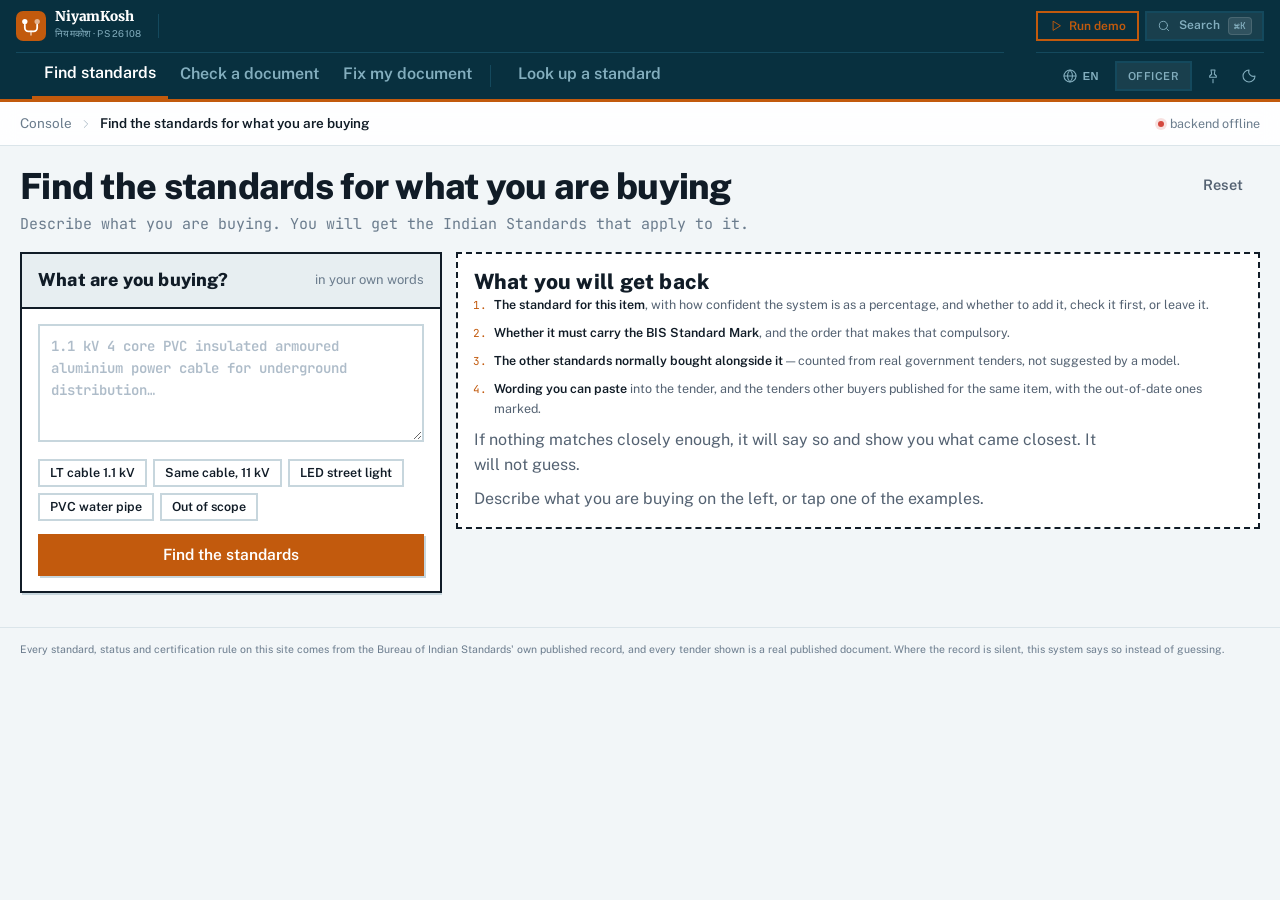
==== commit d5bd52d3: "Rename MANAK-SETU to NiyamKosh" ====
--- a/frontend/index.html
+++ b/frontend/index.html
@@ -3,7 +3,7 @@
 <head>
 <meta charset="UTF-8">
 <meta name="viewport" content="width=device-width, initial-scale=1">
-<title>MANAK-SETU — Standards Verification Console</title>
+<title>NiyamKosh — Standards Verification Console</title>
 <link rel="preconnect" href="https://fonts.googleapis.com">
 <link rel="preconnect" href="https://fonts.gstatic.com" crossorigin>
 <!-- Public Sans at 800 and 900 carries the headings now. It is the typeface the
@@ -26,8 +26,8 @@
         <path d="M17 23v4" stroke="#fff" stroke-width="2" stroke-linecap="round" opacity=".55"/>
       </svg>
       <div>
-        <div class="nm">MANAK&#8209;SETU</div>
-        <div class="dv">मानक-सेतु · PS&nbsp;26108</div>
+        <div class="nm">NiyamKosh</div>
+        <div class="dv">नियमकोश · PS&nbsp;26108</div>
       </div>
     </div>
     <div class="brand-sep"></div>
@@ -130,8 +130,9 @@
 
         <!-- Fourteen cards of equal weight is a dashboard, and a dashboard
              asks the reader to work out what matters. These are four named
-             sections, ordered by how much they are worth reading, and the two
-             that are supporting evidence start closed. The open/closed state is
+             sections, ordered by how much they are worth reading, and only
+             the finding starts open - the other three are supporting evidence,
+             and an overview four screens tall is not an overview. The open/closed state is
              remembered per section. -->
         <details class="fold" id="fold-health" open>
           <summary>
@@ -143,7 +144,7 @@
           <div class="fold-in"><div class="in nopad" id="ov-health"></div></div>
         </details>
 
-        <details class="fold" id="fold-cover" open>
+        <details class="fold" id="fold-cover">
           <summary>
             <span class="fold-n">02</span>
             <span class="fold-b"><span class="fold-t">The register, and how much of procurement it covers</span>
@@ -436,6 +437,14 @@
               <input type="search" id="g-q" placeholder="Find IS number…">
             </div>
             <div class="grp">
+              <label class="f eyebrow">Arrangement</label>
+              <div class="gseg" id="g-mode">
+                <button data-m="bundle" class="on">Bundle</button>
+                <button data-m="scatter">Scatter</button>
+              </div>
+              <div class="xs dimmer" style="margin-top:4px" id="g-mode-note"></div>
+            </div>
+            <div class="grp">
               <label class="f eyebrow">Product family</label>
               <select id="g-fam"><option value="">All families</option></select>
             </div>
@@ -514,7 +523,7 @@
             <table id="ce-tbl">
               <thead><tr>
                 <th class="sortable" data-k="IS Number">IS Number <span class="sarr">↕</span></th>
-                <th>Product</th><th>Category</th><th>Duty</th>
+                <th>Product</th><th>Category</th>
                 <th class="sortable" data-k="Scheme">Scheme <span class="sarr">↕</span></th>
                 <th>Notification</th>
               </tr></thead>
--- a/frontend/styles.css
+++ b/frontend/styles.css
@@ -1,4 +1,4 @@
-/* ── MANAK-SETU ─────────────────────────────────────────────────────────────
+/* ── NiyamKosh ─────────────────────────────────────────────────────────────
    Verification console for Indian Standards cited in government tenders.
    Palette is deliberately narrow: navy carries structure, amber means
    "needs a human", green means verified, red means dead. Nothing decorative.
@@ -1200,6 +1200,20 @@
              animation: arcSweep var(--t-reveal) var(--ease-out) forwards; }
 @keyframes arcSweep { to { stroke-dashoffset: 0; } }
 
+/* The officer's verdict, on the admin arc. The percentage leads because that
+   is the number the officer was shown; the raw score sits under it because a
+   complaint is argued in the score. */
+.carc-n { font-variant-numeric: tabular-nums; }
+.carc-p { font-size: 11px; fill: var(--ink-3); }
+.carc-v { font: 700 11px/1.3 'Public Sans', sans-serif; letter-spacing: .04em;
+  text-transform: uppercase; margin-bottom: 3px; }
+.carc-v.vd-yes { color: var(--ok); }
+.carc-v.vd-maybe { color: var(--accent); }
+.carc-v.vd-no { color: var(--bad); }
+.carc-act { display: block !important; font-size: 11px; line-height: 1.45; color: var(--ink-2);
+  margin-bottom: 6px; }
+.carc-raw { font-size: 10px; color: var(--ink-3); padding-top: 6px;
+  border-top: 1px solid var(--line-soft); }
 .carc-key { font-size: 10px; color: var(--ink-3); text-align: left; width: 100%; }
 .carc-key > div { display: flex; align-items: center; gap: 5px; margin-bottom: 2px; }
 .carc-key .sw { width: 7px; height: 7px; border-radius: 50%; flex: 0 0 auto; }
@@ -1324,6 +1338,13 @@
    where there is room to be sticky: on a narrow screen a stuck column eats
    the viewport, so below 1200px this is one stack with the query first. */
 .split { display: grid; gap: 14px; }
+/* A grid item's default min-width is auto, which means min-content, which means
+   one non-wrapping child sets the floor for the whole column. On a phone the
+   trace rail and a nowrap card hint pushed both columns to 611px inside a 375px
+   sheet, and because the sheet clips rather than scrolls, the right-hand third
+   of every answer was simply unreachable — the page reported no horizontal
+   overflow. The rail already wraps; it simply never got the chance. */
+.split > * { min-width: 0; }
 /* A container query, not a viewport one. The left rail takes 216px at desktop
    width, so a viewport breakpoint measured the wrong thing: at 1440px the
    content column is about 1184px and the two-column layout silently stopped
@@ -1702,6 +1723,39 @@
    register-status donut sitting beside it.
    ────────────────────────────────────────────────────────────────────────── */
 
+/* A fold inside a fold: the working behind a finding. Quieter than a section
+   fold, so the hierarchy reads at a glance. */
+.fold.sub { margin-top: 14px; border: 1px solid var(--line); background: var(--surface-2); }
+.fold.sub > summary { padding: 11px 14px; }
+.fold.sub .fold-t { font-size: 14px; }
+.fold.sub .fold-in { padding: 0 14px 14px; }
+
+/* Graph arrangement switch. */
+.gseg { display: flex; border: 1px solid var(--line-hard); overflow: hidden; }
+.gseg button { flex: 1; border: 0; background: var(--surface); color: var(--ink-2); cursor: pointer;
+  padding: 6px 8px; font: 600 12px/1 'Public Sans', sans-serif; letter-spacing: .03em; }
+.gseg button + button { border-left: 1px solid var(--line-hard); }
+.gseg button.on { background: var(--brand); color: #fff; }
+
+/* Coverage lens: true-scale rail, funnel, magnified panel. */
+.lens { --fan: 46px; }
+.lens-head { display: flex; justify-content: space-between; align-items: baseline; gap: 12px; margin-bottom: 7px; }
+.lens-t { font: 700 13px/1 'Public Sans', sans-serif; letter-spacing: .08em; text-transform: uppercase; color: var(--ok); }
+.lens-t.bad { color: var(--bad); }
+.lens-rail { display: flex; height: 18px; background: var(--surface-3); overflow: hidden; }
+.lr-ok { background: var(--ok); }
+.lr-gap { background: var(--bad); min-width: 3px; }
+.lens-sub { font-size: 12px; color: var(--ink-3); margin-top: 6px; }
+.lens-fan { display: block; width: 100%; height: var(--fan); margin-top: 8px; }
+.lens-fan polygon { fill: var(--bad); fill-opacity: .09; stroke: var(--bad); stroke-opacity: .32; stroke-width: 1; vector-effect: non-scaling-stroke; }
+.lens-panel { border: 1px solid var(--line); border-top: 2px solid var(--bad); background: var(--surface-2); padding: 14px 16px 16px; }
+.lens-panel-h { font: 700 11px/1 'Public Sans', sans-serif; letter-spacing: .12em; text-transform: uppercase; color: var(--bad); margin-bottom: 12px; }
+.lens-dots { display: flex; flex-wrap: wrap; align-items: center; gap: 10px; min-height: 44px; }
+.lens-dot { border: 0; padding: 0; border-radius: 50%; background: var(--bad); opacity: .82; cursor: pointer; flex: none; transition: transform .12s ease, opacity .12s ease; }
+.lens-dot:hover, .lens-dot:focus-visible { opacity: 1; transform: scale(1.14); outline: none; box-shadow: 0 0 0 3px var(--bad-bg), 0 0 0 4px var(--bad); }
+.lens-foot { font-size: 12px; color: var(--ink-3); margin-top: 12px; }
+@media (prefers-reduced-motion: reduce) { .lens-dot { transition: none; } }
+
 .cov { display: flex; align-items: center; gap: 20px; flex-wrap: wrap; }
 .cov-r { flex: 1; min-width: 172px; display: flex; flex-direction: column; gap: 10px; align-items: flex-start; }
 .cov-f .eyebrow { display: flex; align-items: center; gap: 6px; }
@@ -2056,3 +2110,30 @@
   white-space: normal; height: auto; line-height: 1.35; padding: 5px 9px;
   display: inline-block; text-align: left;
 }
+
+/* A standing caveat is not a finding. It folds, so the screen opens on the
+   result and the reasoning stays one click away for whoever wants to argue. */
+.bm-why { border: 1px solid var(--line-hard); background: var(--surface-2); margin: 14px 0; }
+.bm-why > summary {
+  cursor: pointer; padding: 12px 15px; font-weight: 600; font-size: 14.5px;
+  list-style: none;
+}
+.bm-why > summary::-webkit-details-marker { display: none; }
+.bm-why > summary::before { content: '\25B8 '; color: var(--ink-3); }
+.bm-why[open] > summary::before { content: '\25BE '; }
+.bm-why > summary:hover { background: var(--surface-3); }
+.bm-why p { padding: 0 15px 13px; font-size: 14px; line-height: 1.55; color: var(--ink-2); max-width: 78ch; }
+
+/* A card's hint is a caption, not a label: it may wrap. `white-space: nowrap`
+   kept "standards cited by real tenders but not yet held · tick to claim" on
+   one 387px line inside a 375px phone, pushing it off the screen. It stays on
+   one line wherever there is room for one. */
+@media (max-width: 720px) {
+  .card > .hd { flex-wrap: wrap; }
+  .card > .hd .hint { white-space: normal; }
+  /* A pill is a badge and badges do not wrap — but "BIS Product Certification
+     (ISI Mark, Scheme I)" is a scheme name, not a badge, and at 365px it ran
+     past the edge of a 375px screen. Where there is no room for one line, it
+     takes two rather than leaving the room. */
+  .pill { white-space: normal; height: auto; min-height: 22px; line-height: 1.35; padding: 3px 9px; }
+}
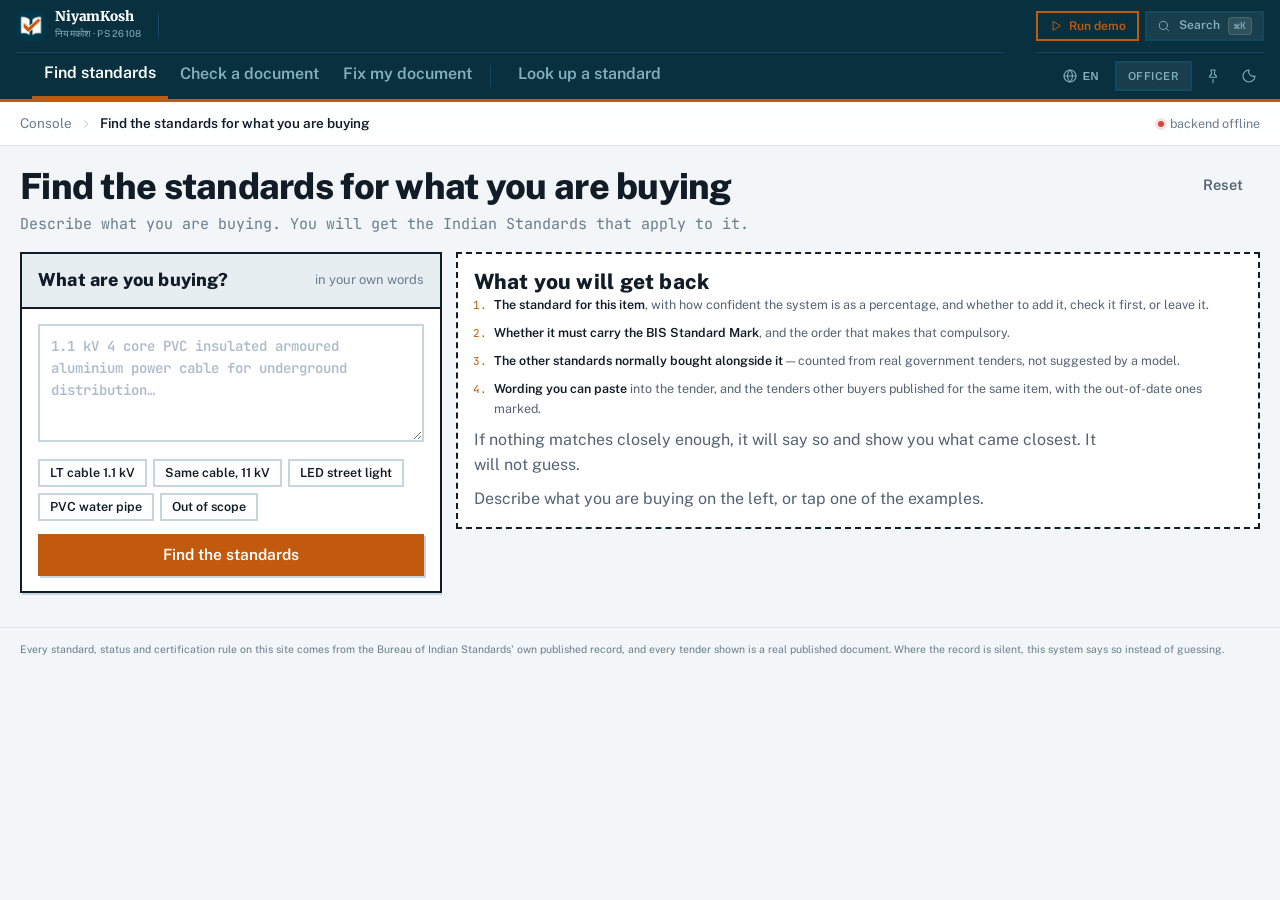
==== commit 987a74a7: "Add the NiyamKosh logo to the console, favicon, extension and report" ====
--- a/frontend/index.html
+++ b/frontend/index.html
@@ -11,6 +11,8 @@
      administrative screens that have to stay legible at weight. Merriweather
      stays for the brand mark and the hero, where a serif still earns its place. -->
 <link href="https://fonts.googleapis.com/css2?family=Merriweather:wght@700;900&family=Public+Sans:wght@400;500;600;700;800;900&family=JetBrains+Mono:wght@400;500;600;700&family=Noto+Sans+Devanagari:wght@400;500;600;700&display=swap" rel="stylesheet">
+<link rel="icon" type="image/png" href="favicon.png">
+<link rel="apple-touch-icon" href="apple-touch-icon.png">
 <link rel="stylesheet" href="styles.css?v=3">
 </head>
 <body>
@@ -18,13 +20,7 @@
 <div class="shell">
   <header class="topnav">
     <div class="brand">
-      <svg class="glyph" viewBox="0 0 34 34" fill="none" aria-hidden="true">
-        <rect width="34" height="34" rx="8" fill="#C25A0D"/>
-        <circle cx="10" cy="12" r="3" fill="#fff"/>
-        <circle cx="24" cy="12" r="3" fill="#fff" opacity=".55"/>
-        <path d="M10 15.5v3.5a4 4 0 0 0 4 4h6a4 4 0 0 0 4-4v-3.5" stroke="#fff" stroke-width="2" stroke-linecap="round"/>
-        <path d="M17 23v4" stroke="#fff" stroke-width="2" stroke-linecap="round" opacity=".55"/>
-      </svg>
+      <img class="glyph" src="logo.png" alt="NiyamKosh">
       <div>
         <div class="nm">NiyamKosh</div>
         <div class="dv">नियमकोश · PS&nbsp;26108</div>
--- a/frontend/styles.css
+++ b/frontend/styles.css
@@ -2137,3 +2137,14 @@
      takes two rather than leaving the room. */
   .pill { white-space: normal; height: auto; min-height: 22px; line-height: 1.35; padding: 3px 9px; }
 }
+
+/* Technical term beside the officer's plain heading. */
+.otech { font-weight: 400; font-size: .72em; color: var(--ink-3); white-space: nowrap; }
+/* The governing-standard card, one size down so it no longer dominates the page. */
+.ocard-gov { padding: 16px 20px; }
+.ocard-gov .overdict { margin-bottom: 10px; }
+.ocard-gov .oh, .ocard-gov .oh .mono { font-size: 26px; }
+.ocard-gov .otitle { font-size: 16px; margin-top: 7px; }
+.ocard-gov .oact { font-size: 15px; margin-top: 10px; }
+.ocard-gov .ofacts { margin-top: 11px; }
+@media (max-width: 700px) { .ocard-gov .oh, .ocard-gov .oh .mono { font-size: 21px; } }
